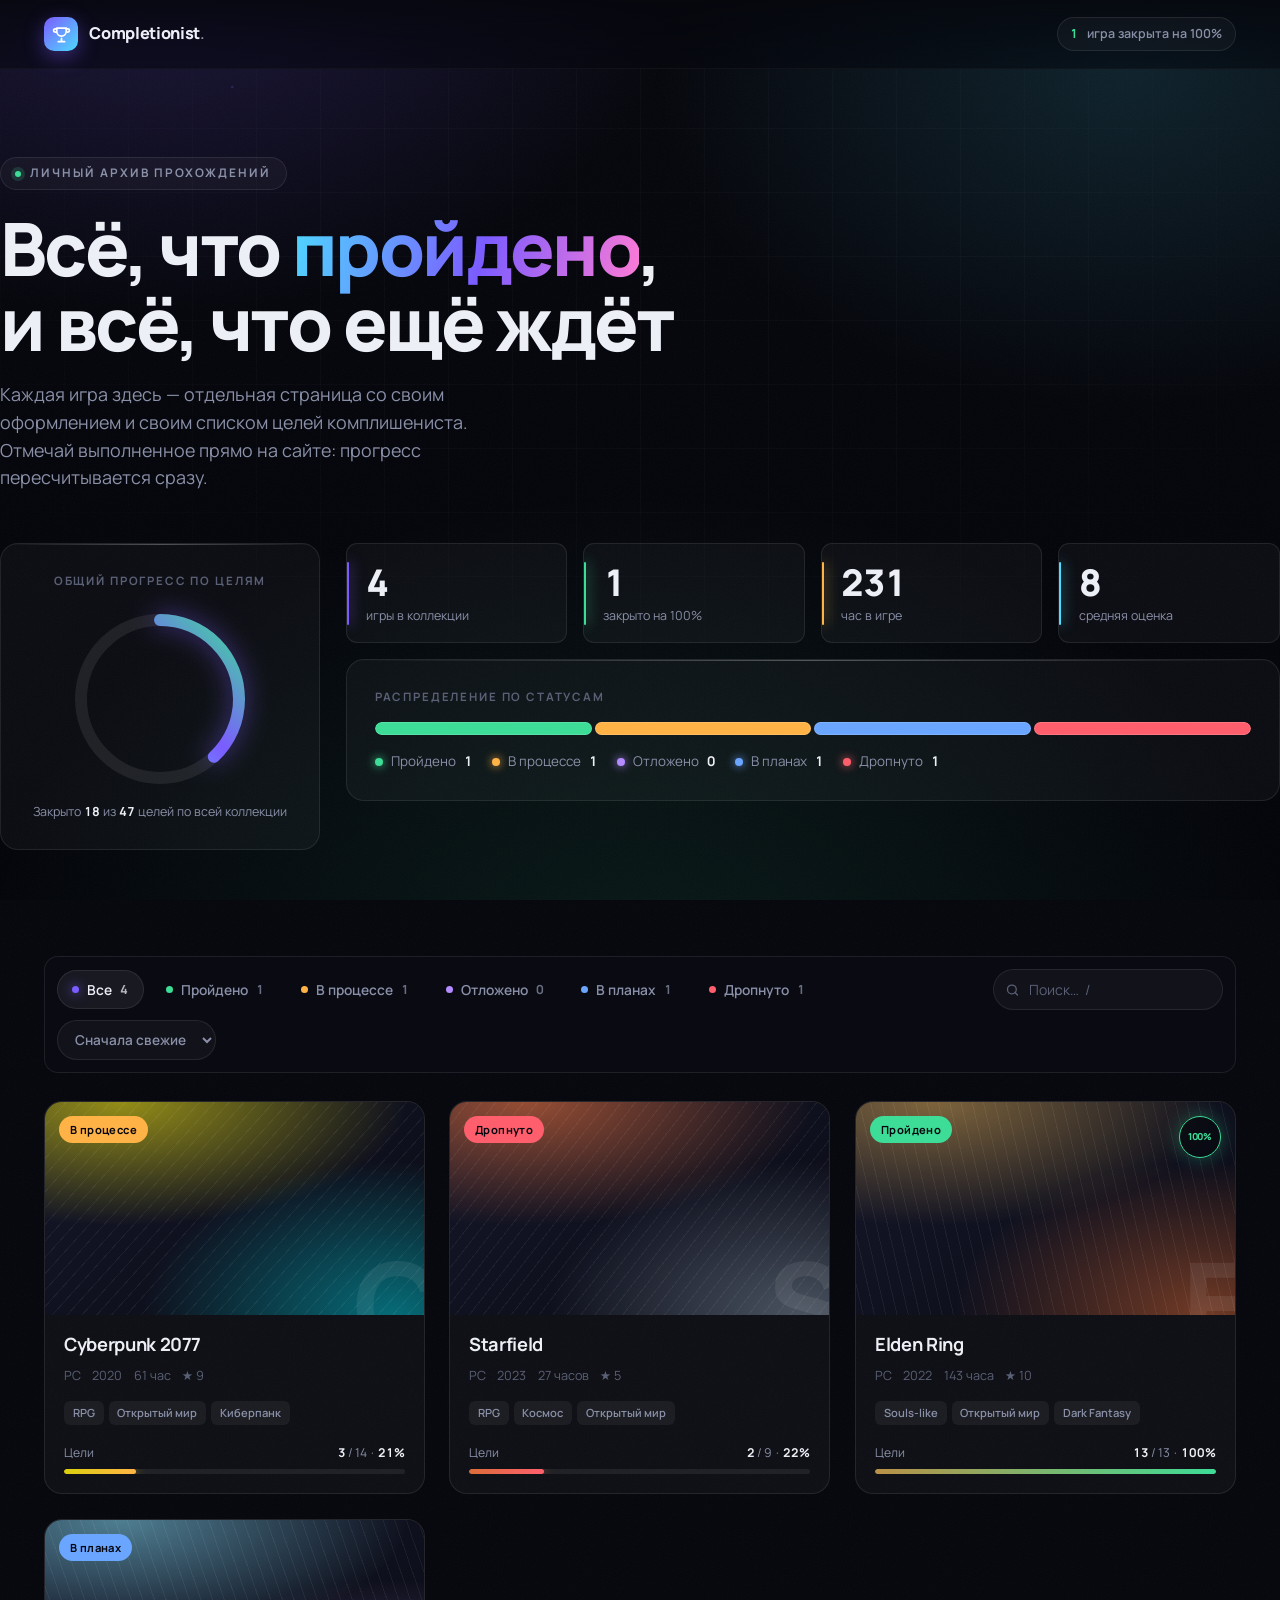
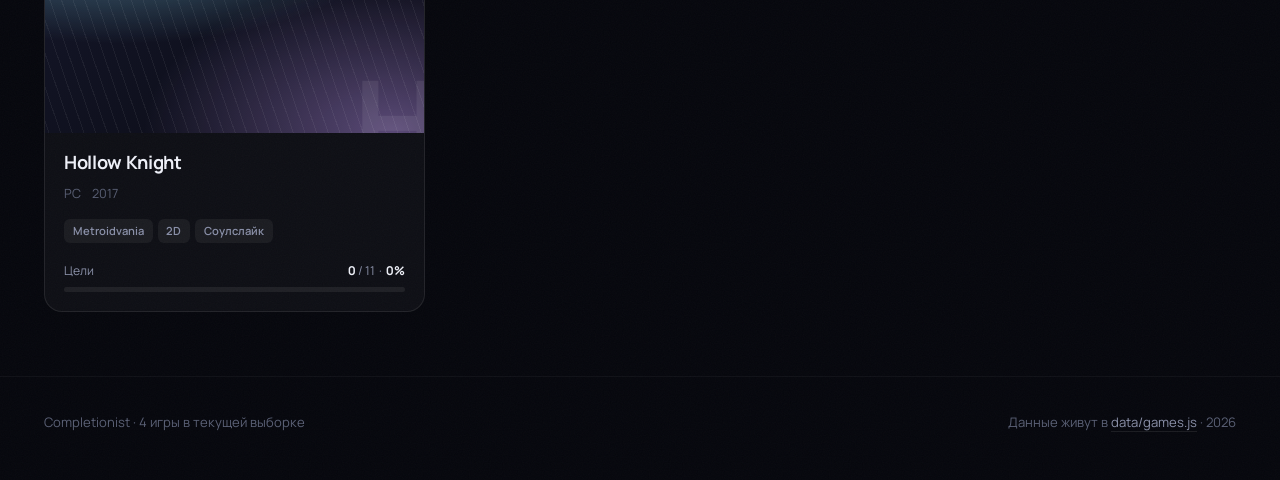
==== index.html @ 88c00837 "Первая версия сайта-комплишениста Статический сайт для трекинга прохождения игр: - главная со сводно" ====
<!doctype html>
<html lang="ru">
<head>
<meta charset="utf-8">
<meta name="viewport" content="width=device-width, initial-scale=1">
<title>Completionist — коллекция игр</title>
<meta name="description" content="Личный трекер прохождения игр: статусы, цели комплишениста и статистика по коллекции.">
<meta name="theme-color" content="#06070d">

<link rel="icon" href="assets/img/favicon.svg" type="image/svg+xml">
<link rel="preconnect" href="https://fonts.googleapis.com">
<link rel="preconnect" href="https://fonts.gstatic.com" crossorigin>
<link rel="stylesheet" href="https://fonts.googleapis.com/css2?family=Manrope:wght@400;500;600;700;800&display=swap">
<link rel="stylesheet" href="assets/css/base.css">
<link rel="stylesheet" href="assets/css/hub.css">
</head>
<body>

<div class="backdrop" aria-hidden="true"></div>
<canvas id="stars" aria-hidden="true"></canvas>
<div class="grain" aria-hidden="true"></div>

<!-- ======================= Верхняя панель ======================= -->
<header class="topbar">
  <div class="shell topbar__inner">
    <a class="brand" href="./">
      <span class="brand__mark" aria-hidden="true">
        <svg viewBox="0 0 24 24" fill="none" stroke="#fff" stroke-width="2.2"
             stroke-linecap="round" stroke-linejoin="round">
          <path d="M8 21h8M12 17v4M6 4h12v4a6 6 0 0 1-12 0z"/>
          <path d="M18 5h2a2 2 0 0 1 0 4h-1M6 5H4a2 2 0 0 0 0 4h1"/>
        </svg>
      </span>
      <span class="brand__text">Completionist<span>.</span></span>
    </a>

    <div class="topbar__spacer"></div>

    <div class="topbar__meta" data-top-meta></div>
  </div>
</header>

<main>
  <!-- ========================== Шапка ========================== -->
  <section class="shell hero">
    <p class="hero__eyebrow"><i></i>Личный архив прохождений</p>

    <h1 class="hero__title">
      Всё, что <em>пройдено</em>,<br>и всё, что ещё ждёт
    </h1>

    <p class="hero__lede">
      Каждая игра здесь — отдельная страница со своим оформлением и своим
      списком целей комплишениста. Отмечай выполненное прямо на сайте:
      прогресс пересчитывается сразу.
    </p>

    <!-- Статистика -->
    <div class="stats">
      <div class="panel gauge">
        <span class="panel__label">Общий прогресс по целям</span>

        <div class="gauge__ring" data-gauge-ring>
          <div class="gauge__center">
            <span class="gauge__pct" data-stat-pct>0</span>
          </div>
        </div>

        <p class="gauge__caption">
          Закрыто <b data-stat-goals-done>0</b> из
          <b data-stat-goals-total>0</b> целей по всей коллекции
        </p>
      </div>

      <div class="stats__side">
        <div class="tiles">
          <div class="tile" style="--tile-accent:#7c5cff">
            <div class="tile__value" data-stat-total>0</div>
            <div class="tile__label"><span data-stat-total-word>игр</span> в коллекции</div>
          </div>

          <div class="tile" style="--tile-accent:#3ddc97">
            <div class="tile__value" data-stat-perfect>0</div>
            <div class="tile__label">закрыто на 100%</div>
          </div>

          <div class="tile" style="--tile-accent:#ffb347">
            <div class="tile__value" data-stat-hours>0</div>
            <div class="tile__label"><span data-stat-hours-word>часов</span> в игре</div>
          </div>

          <div class="tile" style="--tile-accent:#4ddbff">
            <div class="tile__value" data-stat-rating>—<small>/10</small></div>
            <div class="tile__label">средняя оценка</div>
          </div>
        </div>

        <div class="panel spread">
          <span class="panel__label">Распределение по статусам</span>
          <div class="spread__bar" data-spread-bar></div>
          <div class="spread__legend" data-spread-legend></div>
        </div>
      </div>
    </div>
  </section>

  <!-- ====================== Фильтры и сетка ====================== -->
  <section class="shell">
    <h2 class="sr-only">Коллекция</h2>

    <div class="toolbar">
      <div class="filters" data-filters role="group" aria-label="Фильтр по статусу"></div>

      <div class="toolbar__spacer"></div>

      <label class="search">
        <span class="sr-only">Поиск по коллекции</span>
        <svg viewBox="0 0 24 24" fill="none" stroke="currentColor" stroke-width="2"
             stroke-linecap="round" aria-hidden="true">
          <circle cx="11" cy="11" r="7"/><path d="M20 20l-4.3-4.3"/>
        </svg>
        <input type="search" placeholder="Поиск…  /" data-search
               autocomplete="off" spellcheck="false">
      </label>

      <label>
        <span class="sr-only">Сортировка</span>
        <select class="sort" data-sort>
          <option value="recent">Сначала свежие</option>
          <option value="progress">По прогрессу</option>
          <option value="status">По статусу</option>
          <option value="hours">По часам</option>
          <option value="rating">По оценке</option>
          <option value="title">По алфавиту</option>
        </select>
      </label>
    </div>

    <div class="collection" data-collection></div>
  </section>
</main>

<footer class="footer">
  <div class="shell footer__inner">
    <span>
      Completionist · <span data-visible-count>0 игр</span> в текущей выборке
    </span>
    <span>
      Данные живут в <a href="https://github.com">data/games.js</a> ·
      <span data-year>2026</span>
    </span>
  </div>
</footer>

<script src="data/games.js"></script>
<script src="assets/js/core.js"></script>
<script src="assets/js/hub.js"></script>
</body>
</html>
---- assets/css/base.css ----
/*  ============================================================
 *  BASE — общий фундамент для хаба и всех страниц игр
 *  ============================================================
 *  Здесь только сброс и КАРКАС чеклиста целей: сетка, отступы,
 *  поведение. Никакой декорации — цвета, рамки, шрифты и эффекты
 *  задаёт каждая страница игры самостоятельно в своём style.css.
 *  ============================================================ */

*, *::before, *::after { box-sizing: border-box; }

html {
  -webkit-text-size-adjust: 100%;
  scroll-behavior: smooth;
}

body {
  margin: 0;
  min-height: 100vh;
  font-synthesis-weight: none;
  text-rendering: optimizeLegibility;
  -webkit-font-smoothing: antialiased;
}

h1, h2, h3, h4, p, ul, ol, figure { margin: 0; padding: 0; }
ul, ol { list-style: none; }
img, svg, video { display: block; max-width: 100%; }

a { color: inherit; }

/* Атрибут hidden должен побеждать любой display из классов. */
[hidden] { display: none !important; }

button {
  font: inherit;
  color: inherit;
  margin: 0;
  background: none;
  border: 0;
  cursor: pointer;
}

input, select { font: inherit; color: inherit; }

:focus-visible {
  outline: 2px solid currentColor;
  outline-offset: 3px;
}

/* Доступный, но невидимый текст — для заголовков секций. */
.sr-only {
  position: absolute;
  width: 1px; height: 1px;
  padding: 0; margin: -1px;
  overflow: hidden;
  clip-path: inset(50%);
  white-space: nowrap;
}

/*  ------------------------------------------------------------
 *  КАРКАС ЧЕКЛИСТА ЦЕЛЕЙ
 *  Разметку генерирует assets/js/game.js
 *  ------------------------------------------------------------ */

.g-group + .g-group { margin-top: 2rem; }

.g-group__head {
  display: flex;
  align-items: baseline;
  justify-content: space-between;
  gap: 1rem;
  margin-bottom: 0.85rem;
}

.g-group__name {
  font-size: 0.82rem;
  font-weight: 600;
  letter-spacing: 0.16em;
  text-transform: uppercase;
}

.g-group__count {
  font-variant-numeric: tabular-nums;
  font-size: 0.8rem;
  opacity: 0.6;
}

.g-list { display: grid; gap: 0.5rem; }

.g-goal__toggle {
  display: grid;
  grid-template-columns: auto 1fr auto;
  align-items: start;
  gap: 0.9rem;
  width: 100%;
  padding: 0.85rem 1rem;
  text-align: left;
}

.g-goal__box {
  display: grid;
  place-items: center;
  flex: none;
  width: 1.4rem;
  height: 1.4rem;
  margin-top: 0.1rem;
}

/* Галочка прячется, пока цель не закрыта. */
.g-goal__box svg {
  width: 72%;
  height: 72%;
  opacity: 0;
  transform: scale(0.4);
  transition: opacity 0.22s ease, transform 0.28s cubic-bezier(0.34, 1.7, 0.64, 1);
}

.g-goal.is-done .g-goal__box svg {
  opacity: 1;
  transform: scale(1);
}

.g-goal__body { display: grid; gap: 0.2rem; min-width: 0; }

.g-goal__title {
  display: block;
  line-height: 1.4;
}

.g-goal__note {
  display: block;
  font-size: 0.82rem;
  line-height: 1.45;
  opacity: 0.62;
}

.g-goal__flag {
  flex: none;
  align-self: center;
  padding: 0.15rem 0.5rem;
  font-size: 0.64rem;
  font-weight: 600;
  letter-spacing: 0.1em;
  text-transform: uppercase;
  white-space: nowrap;
  opacity: 0.75;
}

/*  ------------------------------------------------------------
 *  КОЛЬЦО ПРОГРЕССА
 *  SVG генерирует assets/js/game.js
 *  ------------------------------------------------------------ */

.ring { overflow: visible; }

.ring__track { stroke: rgba(255, 255, 255, 0.08); }

.ring__value {
  stroke: var(--accent, #fff);
  transition: stroke-dashoffset 0.9s cubic-bezier(0.22, 1, 0.36, 1);
}

/*  ------------------------------------------------------------
 *  УВАЖАЕМ НАСТРОЙКУ «УМЕНЬШИТЬ АНИМАЦИЮ»
 *  ------------------------------------------------------------ */

@media (prefers-reduced-motion: reduce) {
  html { scroll-behavior: auto; }

  *, *::before, *::after {
    animation-duration: 0.001ms !important;
    animation-iteration-count: 1 !important;
    transition-duration: 0.001ms !important;
  }
}

/*  ------------------------------------------------------------
 *  ПЕЧАТЬ — иногда удобно распечатать чеклист
 *  ------------------------------------------------------------ */

@media print {
  body { background: #fff !important; color: #000 !important; }
  canvas, .fx, [data-fx] { display: none !important; }
}
---- assets/css/hub.css ----
/*  ============================================================
 *  HUB — главная страница коллекции
 *  ============================================================ */

:root {
  --bg:        #06070d;
  --bg-deep:   #03040a;
  --surface:   rgba(255, 255, 255, 0.035);
  --surface-2: rgba(255, 255, 255, 0.062);
  --line:      rgba(255, 255, 255, 0.085);
  --line-soft: rgba(255, 255, 255, 0.045);
  --text:      #edeff7;
  --muted:     #8a90a8;
  --faint:     #5a6075;

  --brand:     #7c5cff;
  --brand-2:   #4ddbff;

  --st-completed:   #3ddc97;
  --st-in-progress: #ffb347;
  --st-on-hold:     #b48cff;
  --st-planned:     #6aa6ff;
  --st-dropped:     #ff5f6d;

  --radius:    18px;
  --radius-sm: 11px;
  --shell:     1280px;

  --ease: cubic-bezier(0.22, 1, 0.36, 1);
}

body {
  background: var(--bg);
  color: var(--text);
  font-family: 'Manrope', system-ui, -apple-system, 'Segoe UI', sans-serif;
  font-size: 16px;
  line-height: 1.55;
  overflow-x: hidden;
}

/*  ---------- Фон: градиентные пятна + шум + канвас ---------- */

.backdrop {
  position: fixed;
  inset: 0;
  z-index: 0;
  pointer-events: none;
}

.backdrop::before {
  content: '';
  position: absolute;
  inset: 0;
  background:
    radial-gradient(900px 600px at 12% -5%,  rgba(124, 92, 255, 0.20), transparent 60%),
    radial-gradient(760px 540px at 88% 8%,   rgba(77, 219, 255, 0.13), transparent 62%),
    radial-gradient(1100px 800px at 50% 108%, rgba(61, 220, 151, 0.10), transparent 60%),
    linear-gradient(180deg, var(--bg) 0%, var(--bg-deep) 100%);
}

/* Тонкая сетка — добавляет ощущение «интерфейса». */
.backdrop::after {
  content: '';
  position: absolute;
  inset: 0;
  background-image:
    linear-gradient(rgba(255, 255, 255, 0.022) 1px, transparent 1px),
    linear-gradient(90deg, rgba(255, 255, 255, 0.022) 1px, transparent 1px);
  background-size: 64px 64px;
  mask-image: radial-gradient(ellipse 85% 65% at 50% 32%, #000 35%, transparent 78%);
}

#stars {
  position: fixed;
  inset: 0;
  z-index: 1;
  pointer-events: none;
  opacity: 0.85;
}

/* Плёночное зерно поверх всего — убирает «плоскость» градиентов. */
.grain {
  position: fixed;
  inset: -200%;
  z-index: 2;
  pointer-events: none;
  opacity: 0.032;
  background-image: url("data:image/svg+xml,%3Csvg xmlns='http://www.w3.org/2000/svg' width='180' height='180'%3E%3Cfilter id='n'%3E%3CfeTurbulence type='fractalNoise' baseFrequency='0.85' numOctaves='3'/%3E%3C/filter%3E%3Crect width='180' height='180' filter='url(%23n)'/%3E%3C/svg%3E");
  animation: grain 7s steps(6) infinite;
}

@keyframes grain {
  0%, 100% { transform: translate(0, 0); }
  17%  { transform: translate(-2%, -3%); }
  34%  { transform: translate(3%, -2%); }
  51%  { transform: translate(-1%, 2%); }
  68%  { transform: translate(2%, 3%); }
  85%  { transform: translate(-3%, 1%); }
}

/*  ---------- Каркас ---------------------------------------- */

.shell {
  position: relative;
  z-index: 3;
  width: 100%;
  max-width: var(--shell);
  margin: 0 auto;
  padding: 0 clamp(16px, 4vw, 44px);
}

/*  ---------- Верхняя панель -------------------------------- */

.topbar {
  position: sticky;
  top: 0;
  z-index: 40;
  backdrop-filter: blur(18px) saturate(140%);
  background: linear-gradient(180deg, rgba(6, 7, 13, 0.88), rgba(6, 7, 13, 0.55));
  border-bottom: 1px solid var(--line-soft);
}

.topbar__inner {
  display: flex;
  align-items: center;
  gap: 1.2rem;
  height: 68px;
}

.brand {
  display: flex;
  align-items: center;
  gap: 0.7rem;
  font-weight: 800;
  letter-spacing: -0.02em;
  text-decoration: none;
}

.brand__mark {
  display: grid;
  place-items: center;
  width: 34px;
  height: 34px;
  border-radius: 10px;
  background: linear-gradient(135deg, var(--brand), var(--brand-2));
  box-shadow: 0 6px 20px rgba(124, 92, 255, 0.4);
}

.brand__mark svg { width: 19px; height: 19px; }

.brand__text { font-size: 1.02rem; }
.brand__text span { color: var(--muted); font-weight: 600; }

.topbar__spacer { flex: 1; }

.topbar__meta {
  display: flex;
  align-items: center;
  gap: 0.55rem;
  padding: 0.38rem 0.8rem;
  font-size: 0.78rem;
  font-weight: 600;
  color: var(--muted);
  background: var(--surface);
  border: 1px solid var(--line);
  border-radius: 999px;
}

.topbar__meta b {
  color: var(--st-completed);
  font-variant-numeric: tabular-nums;
}

/*  ---------- Шапка ---------------------------------------- */

.hero { padding: clamp(3rem, 7vw, 5.5rem) 0 clamp(2rem, 4vw, 3rem); }

.hero__eyebrow {
  display: inline-flex;
  align-items: center;
  gap: 0.55rem;
  margin-bottom: 1.3rem;
  padding: 0.4rem 0.9rem;
  font-size: 0.74rem;
  font-weight: 700;
  letter-spacing: 0.17em;
  text-transform: uppercase;
  color: var(--muted);
  background: var(--surface);
  border: 1px solid var(--line);
  border-radius: 999px;
}

.hero__eyebrow i {
  width: 6px;
  height: 6px;
  border-radius: 50%;
  background: var(--st-completed);
  box-shadow: 0 0 0 4px rgba(61, 220, 151, 0.16);
  animation: pulse 2.6s var(--ease) infinite;
}

@keyframes pulse {
  0%, 100% { box-shadow: 0 0 0 3px rgba(61, 220, 151, 0.2); }
  50%      { box-shadow: 0 0 0 8px rgba(61, 220, 151, 0); }
}

.hero__title {
  max-width: 19ch;
  font-size: clamp(2.5rem, 6.4vw, 4.6rem);
  font-weight: 800;
  line-height: 1.02;
  letter-spacing: -0.035em;
}

.hero__title em {
  font-style: normal;
  background: linear-gradient(103deg, var(--brand-2), var(--brand) 55%, #ff7bd5);
  -webkit-background-clip: text;
  background-clip: text;
  color: transparent;
}

.hero__lede {
  max-width: 46ch;
  margin-top: 1.25rem;
  font-size: clamp(1rem, 1.6vw, 1.12rem);
  color: var(--muted);
}

/*  ---------- Блок статистики ------------------------------ */

.stats {
  display: grid;
  grid-template-columns: minmax(260px, 320px) 1fr;
  gap: clamp(1rem, 2.4vw, 1.6rem);
  margin-top: clamp(2.2rem, 4vw, 3.2rem);
}

.stats__side {
  display: grid;
  gap: clamp(0.7rem, 1.4vw, 1rem);
  align-content: start;
}

.panel {
  position: relative;
  padding: clamp(1.3rem, 2.2vw, 1.8rem);
  background: var(--surface);
  border: 1px solid var(--line);
  border-radius: var(--radius);
  overflow: hidden;
}

/* Мягкий блик по верхней кромке каждой панели. */
.panel::before {
  content: '';
  position: absolute;
  inset: 0 0 auto;
  height: 1px;
  background: linear-gradient(90deg, transparent, rgba(255, 255, 255, 0.28), transparent);
}

.panel__label {
  font-size: 0.72rem;
  font-weight: 700;
  letter-spacing: 0.16em;
  text-transform: uppercase;
  color: var(--faint);
}

/* --- Главное кольцо --- */

.gauge {
  display: grid;
  place-items: center;
  gap: 1.1rem;
  text-align: center;
}

.gauge__ring { position: relative; margin-top: 0.4rem; }

.gauge__ring .ring__value {
  stroke: url(#gaugeGrad);
  filter: drop-shadow(0 0 12px rgba(124, 92, 255, 0.55));
}

.gauge__center {
  position: absolute;
  inset: 0;
  display: grid;
  place-content: center;
  gap: 0.1rem;
}

.gauge__pct {
  font-size: 2.9rem;
  font-weight: 800;
  line-height: 1;
  letter-spacing: -0.04em;
  font-variant-numeric: tabular-nums;
}

.gauge__pct::after {
  content: '%';
  margin-left: 0.08em;
  font-size: 0.42em;
  font-weight: 700;
  color: var(--muted);
  vertical-align: 0.9em;
}

.gauge__caption {
  font-size: 0.78rem;
  color: var(--muted);
}

.gauge__caption b {
  color: var(--text);
  font-variant-numeric: tabular-nums;
}

/* --- Плитки цифр --- */

.tiles {
  display: grid;
  grid-template-columns: repeat(auto-fit, minmax(150px, 1fr));
  gap: clamp(0.7rem, 1.4vw, 1rem);
}

.tile {
  position: relative;
  padding: 1.15rem 1.2rem 1.05rem;
  background: var(--surface);
  border: 1px solid var(--line);
  border-radius: var(--radius-sm);
  overflow: hidden;
  transition: border-color 0.3s var(--ease), transform 0.3s var(--ease);
}

.tile:hover {
  transform: translateY(-2px);
  border-color: rgba(255, 255, 255, 0.17);
}

.tile__value {
  font-size: clamp(1.75rem, 3.2vw, 2.3rem);
  font-weight: 800;
  line-height: 1.05;
  letter-spacing: -0.035em;
  font-variant-numeric: tabular-nums;
}

.tile__value small {
  font-size: 0.46em;
  font-weight: 700;
  color: var(--muted);
  margin-left: 0.15em;
}

.tile__label {
  margin-top: 0.3rem;
  font-size: 0.78rem;
  color: var(--muted);
}

/* Цветная полоска-акцент слева у плитки. */
.tile::after {
  content: '';
  position: absolute;
  left: 0;
  top: 18%;
  bottom: 18%;
  width: 2px;
  border-radius: 2px;
  background: var(--tile-accent, var(--brand));
  box-shadow: 0 0 14px var(--tile-accent, var(--brand));
}

/* --- Распределение по статусам --- */

.spread { display: grid; gap: 1rem; }

.spread__bar {
  display: flex;
  height: 13px;
  gap: 3px;
  border-radius: 999px;
  overflow: hidden;
}

.spread__seg {
  position: relative;
  min-width: 0;
  border-radius: 999px;
  background: var(--seg, var(--muted));
  box-shadow: inset 0 0 0 1px rgba(255, 255, 255, 0.14);
  transform-origin: left;
  animation: segIn 1s var(--ease) backwards;
  transition: filter 0.25s ease;
}

.spread__seg:hover { filter: brightness(1.25); }

@keyframes segIn {
  from { transform: scaleX(0); }
}

.spread__legend {
  display: flex;
  flex-wrap: wrap;
  gap: 0.45rem 1.25rem;
}

.spread__item {
  display: flex;
  align-items: center;
  gap: 0.5rem;
  font-size: 0.84rem;
  color: var(--muted);
}

.spread__item i {
  width: 8px;
  height: 8px;
  border-radius: 50%;
  background: var(--seg);
  box-shadow: 0 0 10px var(--seg);
}

.spread__item b {
  color: var(--text);
  font-variant-numeric: tabular-nums;
}

/*  ---------- Панель фильтров ------------------------------ */

.toolbar {
  position: sticky;
  top: 68px;
  z-index: 30;
  display: flex;
  flex-wrap: wrap;
  align-items: center;
  gap: 0.6rem;
  margin: clamp(2.5rem, 5vw, 3.6rem) 0 1.8rem;
  padding: 0.75rem;
  background: rgba(10, 11, 20, 0.82);
  backdrop-filter: blur(16px);
  border: 1px solid var(--line);
  border-radius: 14px;
}

.filters {
  display: flex;
  flex-wrap: wrap;
  gap: 0.4rem;
}

.chip {
  display: inline-flex;
  align-items: center;
  gap: 0.5rem;
  padding: 0.5rem 0.9rem;
  font-size: 0.86rem;
  font-weight: 600;
  color: var(--muted);
  background: transparent;
  border: 1px solid transparent;
  border-radius: 999px;
  white-space: nowrap;
  transition: color 0.2s, background 0.2s, border-color 0.2s;
}

.chip:hover { color: var(--text); background: var(--surface); }

.chip i {
  width: 7px;
  height: 7px;
  border-radius: 50%;
  background: var(--chip, var(--muted));
  transition: box-shadow 0.25s;
}

.chip b {
  font-variant-numeric: tabular-nums;
  font-size: 0.78rem;
  opacity: 0.75;
}

.chip[aria-pressed='true'] {
  color: var(--text);
  background: var(--surface-2);
  border-color: var(--line);
}

.chip[aria-pressed='true'] i { box-shadow: 0 0 12px var(--chip); }

.toolbar__spacer { flex: 1 1 auto; }

.search {
  position: relative;
  flex: 0 1 230px;
}

.search input {
  width: 100%;
  padding: 0.55rem 0.9rem 0.55rem 2.2rem;
  font-size: 0.88rem;
  color: var(--text);
  background: var(--surface);
  border: 1px solid var(--line);
  border-radius: 999px;
  transition: border-color 0.2s, background 0.2s;
}

.search input::placeholder { color: var(--faint); }

.search input:focus {
  outline: none;
  background: var(--surface-2);
  border-color: rgba(124, 92, 255, 0.6);
}

.search svg {
  position: absolute;
  left: 0.75rem;
  top: 50%;
  width: 15px;
  height: 15px;
  transform: translateY(-50%);
  color: var(--faint);
  pointer-events: none;
}

.sort {
  padding: 0.55rem 0.8rem;
  font-size: 0.85rem;
  font-weight: 600;
  color: var(--muted);
  background: var(--surface);
  border: 1px solid var(--line);
  border-radius: 999px;
  cursor: pointer;
}

.sort:focus-visible { outline-offset: 2px; }
.sort option { background: #12141f; color: var(--text); }

/*  ---------- Сетка карточек ------------------------------- */

.collection {
  display: grid;
  grid-template-columns: repeat(auto-fill, minmax(290px, 1fr));
  gap: clamp(1rem, 2vw, 1.5rem);
  padding-bottom: 4rem;
}

.card {
  --tilt-x: 0deg;
  --tilt-y: 0deg;
  position: relative;
  display: flex;
  flex-direction: column;
  background: var(--surface);
  border: 1px solid var(--line);
  border-radius: var(--radius);
  overflow: hidden;
  text-decoration: none;
  transform: perspective(900px) rotateX(var(--tilt-x)) rotateY(var(--tilt-y));
  transform-style: preserve-3d;
  transition: transform 0.45s var(--ease), border-color 0.35s, box-shadow 0.45s;
}

.card:hover {
  border-color: rgba(var(--card-rgb), 0.5);
  box-shadow:
    0 22px 50px -18px rgba(0, 0, 0, 0.8),
    0 0 44px -14px rgba(var(--card-rgb), 0.45);
}

/* Появление карточек при скролле. */
.card.reveal {
  opacity: 0;
  transform: translateY(22px);
}

.card.reveal.is-in {
  opacity: 1;
  transform: perspective(900px) rotateX(var(--tilt-x)) rotateY(var(--tilt-y));
  transition: opacity 0.6s var(--ease), transform 0.7s var(--ease);
}

/* --- Арт карточки: процедурный, без картинок --- */

.card__art {
  position: relative;
  aspect-ratio: 16 / 9;
  overflow: hidden;
  background:
    radial-gradient(130% 100% at 20% 0%,
      rgba(var(--card-rgb), 0.55), transparent 58%),
    radial-gradient(110% 120% at 92% 100%,
      rgba(var(--card-alt-rgb), 0.42), transparent 60%),
    linear-gradient(145deg, #15172a, #0a0b14);
}

/* Диагональная штриховка — у каждой карточки свой угол. */
.card__art::before {
  content: '';
  position: absolute;
  inset: -30%;
  background: repeating-linear-gradient(
    var(--card-angle, 115deg),
    rgba(255, 255, 255, 0.055) 0 1px,
    transparent 1px 11px
  );
  transition: transform 0.8s var(--ease);
}

.card:hover .card__art::before { transform: scale(1.12) rotate(2deg); }

/* Блик, пробегающий по арту при наведении. */
.card__art::after {
  content: '';
  position: absolute;
  inset: 0;
  background: linear-gradient(
    105deg,
    transparent 36%,
    rgba(255, 255, 255, 0.16) 48%,
    transparent 60%
  );
  transform: translateX(-120%);
  transition: transform 0.85s var(--ease);
}

.card:hover .card__art::after { transform: translateX(120%); }

/* Крупная «монограмма» игры. */
.card__glyph {
  position: absolute;
  right: -0.08em;
  bottom: -0.3em;
  font-size: 7.4rem;
  font-weight: 800;
  line-height: 0.8;
  letter-spacing: -0.06em;
  color: rgba(255, 255, 255, 0.075);
  user-select: none;
  transition: transform 0.7s var(--ease), color 0.4s;
}

.card:hover .card__glyph {
  transform: translate(-6px, -4px);
  color: rgba(255, 255, 255, 0.12);
}

.card__badge {
  position: absolute;
  left: 0.9rem;
  top: 0.9rem;
  display: inline-flex;
  align-items: center;
  gap: 0.4rem;
  padding: 0.3rem 0.65rem;
  font-size: 0.7rem;
  font-weight: 700;
  letter-spacing: 0.04em;
  color: #060710;
  background: var(--card-status);
  border-radius: 999px;
}

/* Печать «100%» для полностью закрытых игр. */
.card__seal {
  position: absolute;
  right: 0.9rem;
  top: 0.9rem;
  display: grid;
  place-items: center;
  width: 42px;
  height: 42px;
  font-size: 0.6rem;
  font-weight: 800;
  letter-spacing: -0.02em;
  color: var(--st-completed);
  border: 1.5px solid var(--st-completed);
  border-radius: 50%;
  background: rgba(6, 7, 13, 0.6);
  backdrop-filter: blur(4px);
  box-shadow: 0 0 18px rgba(61, 220, 151, 0.35);
  animation: sealIn 0.7s var(--ease) backwards;
}

@keyframes sealIn {
  from { opacity: 0; transform: scale(0.5) rotate(-25deg); }
}

/* --- Содержимое карточки --- */

.card__body {
  display: flex;
  flex: 1;
  flex-direction: column;
  gap: 0.65rem;
  padding: 1.1rem 1.2rem 1.2rem;
}

.card__title {
  font-size: 1.14rem;
  font-weight: 700;
  letter-spacing: -0.02em;
  line-height: 1.25;
}

.card__meta {
  display: flex;
  flex-wrap: wrap;
  gap: 0.3rem 0.7rem;
  font-size: 0.79rem;
  color: var(--faint);
}

.card__meta span { display: inline-flex; align-items: center; gap: 0.3rem; }

.card__tags {
  display: flex;
  flex-wrap: wrap;
  gap: 0.3rem;
  margin-top: auto;
  padding-top: 0.3rem;
}

.card__tag {
  padding: 0.2rem 0.55rem;
  font-size: 0.7rem;
  font-weight: 600;
  color: var(--muted);
  background: rgba(255, 255, 255, 0.05);
  border-radius: 6px;
}

.card__progress { margin-top: 0.55rem; }

.card__progress-head {
  display: flex;
  align-items: baseline;
  justify-content: space-between;
  margin-bottom: 0.4rem;
  font-size: 0.76rem;
  color: var(--muted);
}

.card__progress-head b {
  color: var(--text);
  font-variant-numeric: tabular-nums;
}

.card__track {
  height: 5px;
  background: rgba(255, 255, 255, 0.07);
  border-radius: 999px;
  overflow: hidden;
}

.card__fill {
  height: 100%;
  width: 0;
  border-radius: 999px;
  background: linear-gradient(90deg,
    rgba(var(--card-rgb), 0.85), var(--card-status));
  box-shadow: 0 0 12px rgba(var(--card-rgb), 0.7);
  transition: width 1.1s var(--ease);
}

/* Стрелка «открыть» в углу. */
.card__go {
  position: absolute;
  right: 1rem;
  bottom: 1.05rem;
  display: grid;
  place-items: center;
  width: 30px;
  height: 30px;
  color: var(--muted);
  background: rgba(255, 255, 255, 0.06);
  border-radius: 50%;
  opacity: 0;
  transform: translateX(-6px);
  transition: opacity 0.3s, transform 0.35s var(--ease), color 0.3s, background 0.3s;
}

.card:hover .card__go {
  opacity: 1;
  transform: none;
  color: #060710;
  background: var(--card-status);
}

.card__go svg { width: 14px; height: 14px; }

/*  ---------- Пустое состояние ----------------------------- */

.empty {
  grid-column: 1 / -1;
  display: grid;
  place-items: center;
  gap: 0.6rem;
  padding: clamp(3rem, 8vw, 5rem) 1.5rem;
  text-align: center;
  background: var(--surface);
  border: 1px dashed var(--line);
  border-radius: var(--radius);
}

.empty svg { width: 38px; height: 38px; color: var(--faint); }
.empty h3 { font-size: 1.1rem; font-weight: 700; }
.empty p { max-width: 38ch; font-size: 0.9rem; color: var(--muted); }

/*  ---------- Подвал --------------------------------------- */

.footer {
  position: relative;
  z-index: 3;
  padding: 2.2rem 0 3rem;
  border-top: 1px solid var(--line-soft);
}

.footer__inner {
  display: flex;
  flex-wrap: wrap;
  align-items: center;
  justify-content: space-between;
  gap: 1rem;
  font-size: 0.82rem;
  color: var(--faint);
}

.footer a {
  color: var(--muted);
  text-decoration: none;
  border-bottom: 1px solid var(--line);
  transition: color 0.2s, border-color 0.2s;
}

.footer a:hover { color: var(--text); border-color: currentColor; }

/*  ---------- Адаптив ------------------------------------- */

@media (max-width: 880px) {
  .stats { grid-template-columns: 1fr; }
  .toolbar { position: static; }
}

@media (max-width: 560px) {
  .topbar__meta { display: none; }
  .collection { grid-template-columns: 1fr; }
  .card__glyph { font-size: 6rem; }
  .search { flex-basis: 100%; order: 10; }
}

@media (prefers-reduced-motion: reduce) {
  .grain { display: none; }
  .card { transform: none !important; }
  .card.reveal { opacity: 1; transform: none; }
}
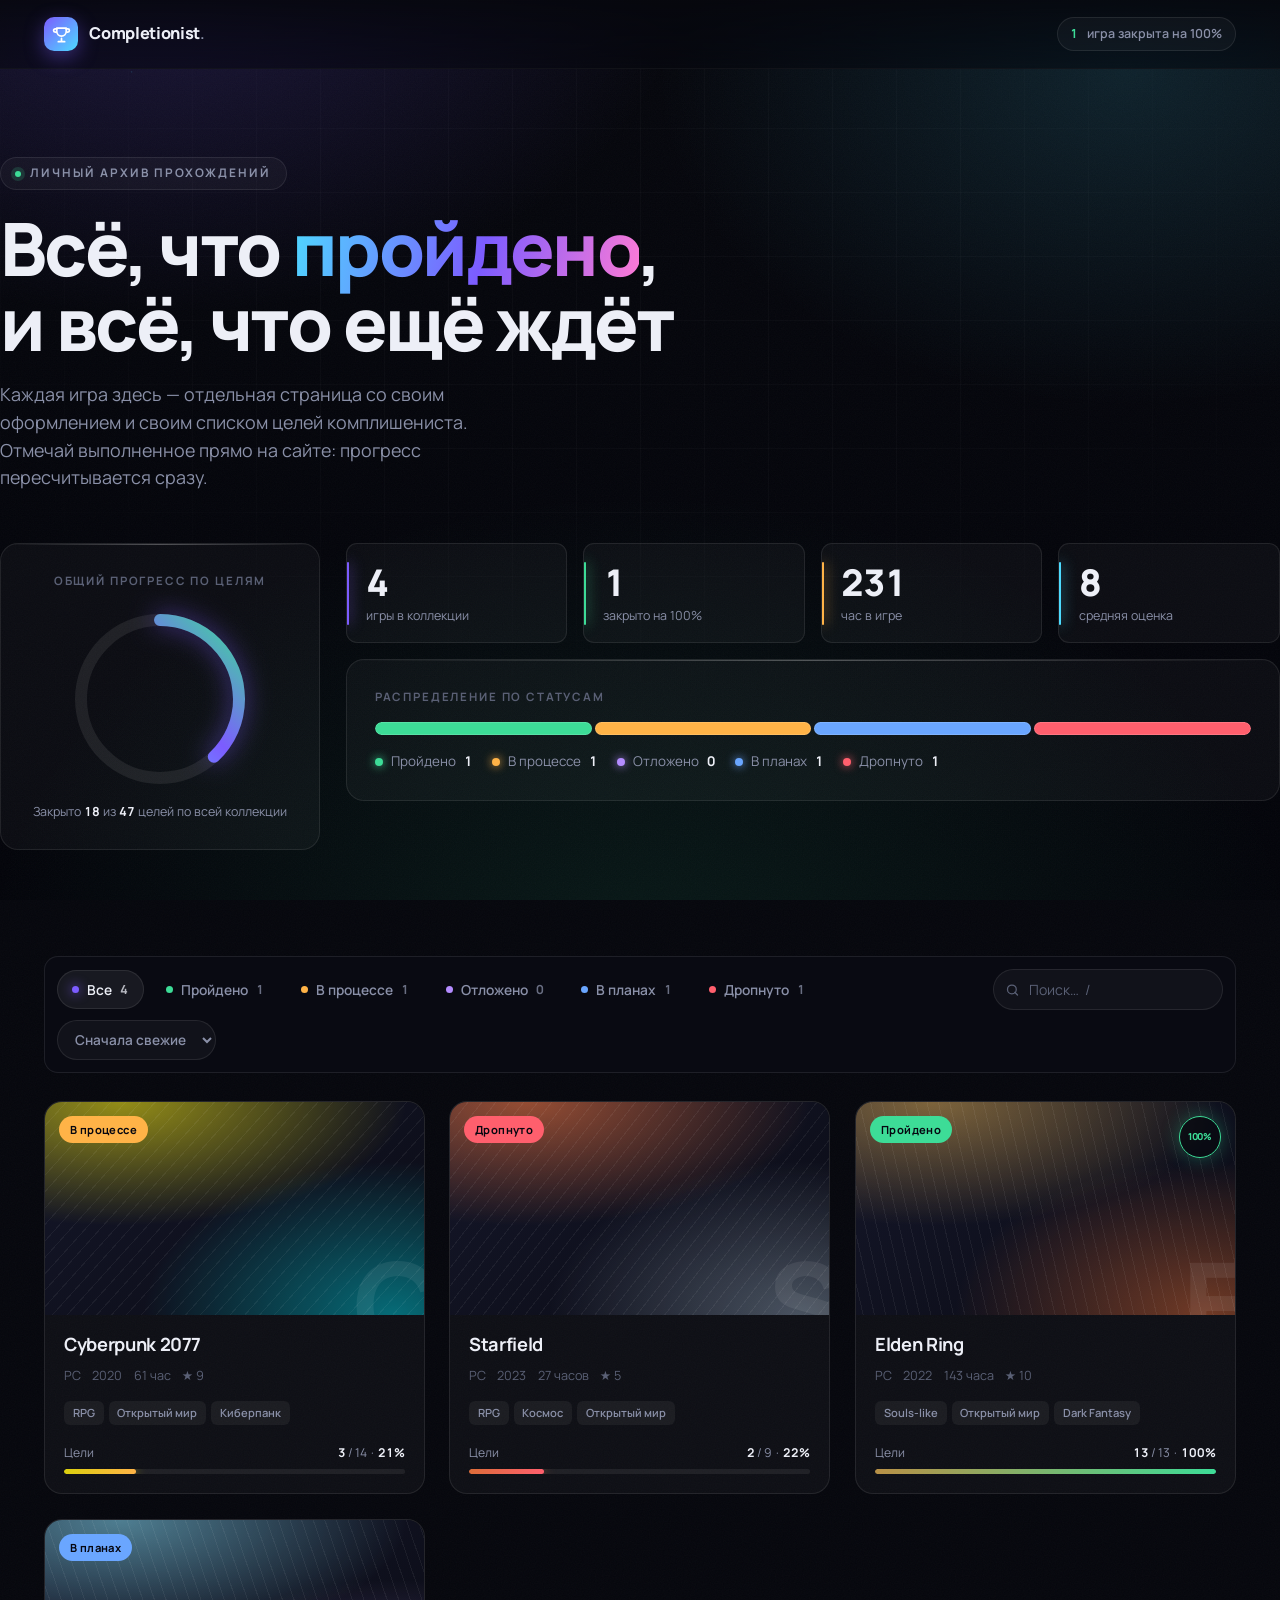
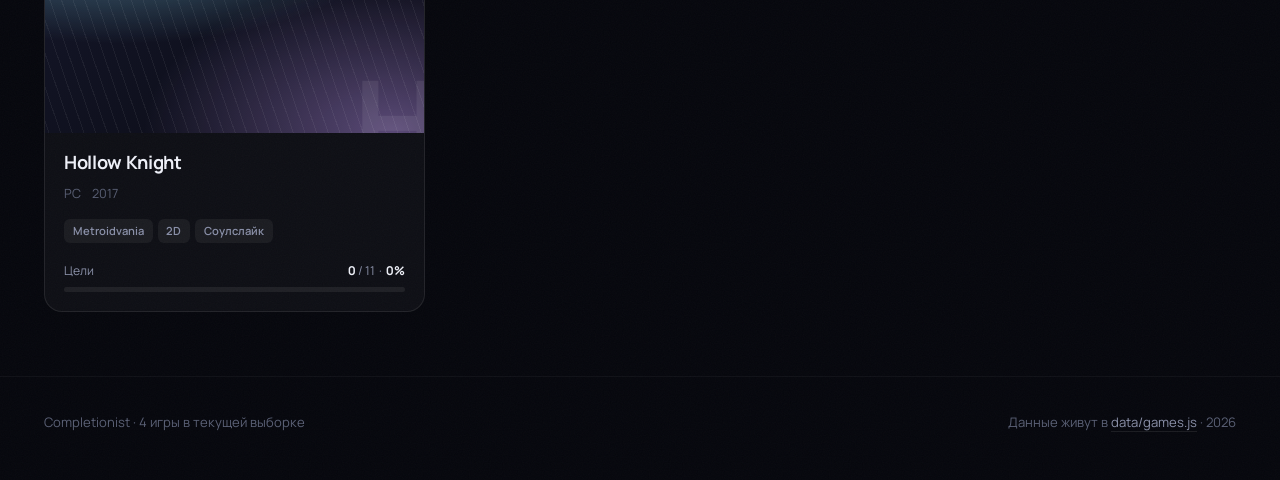
==== commit 157dc3ad: "Прописать боевые адреса репозитория и сайта Co-Authored-By: Claude Opus 5 <noreply@anthropic.com>" ====
--- a/index.html
+++ b/index.html
@@ -146,7 +146,9 @@
       Completionist · <span data-visible-count>0 игр</span> в текущей выборке
     </span>
     <span>
-      Данные живут в <a href="https://github.com">data/games.js</a> ·
+      Данные живут в
+      <a href="https://github.com/urban-fl4m3/completionist/blob/main/data/games.js"
+         target="_blank" rel="noopener">data/games.js</a> ·
       <span data-year>2026</span>
     </span>
   </div>
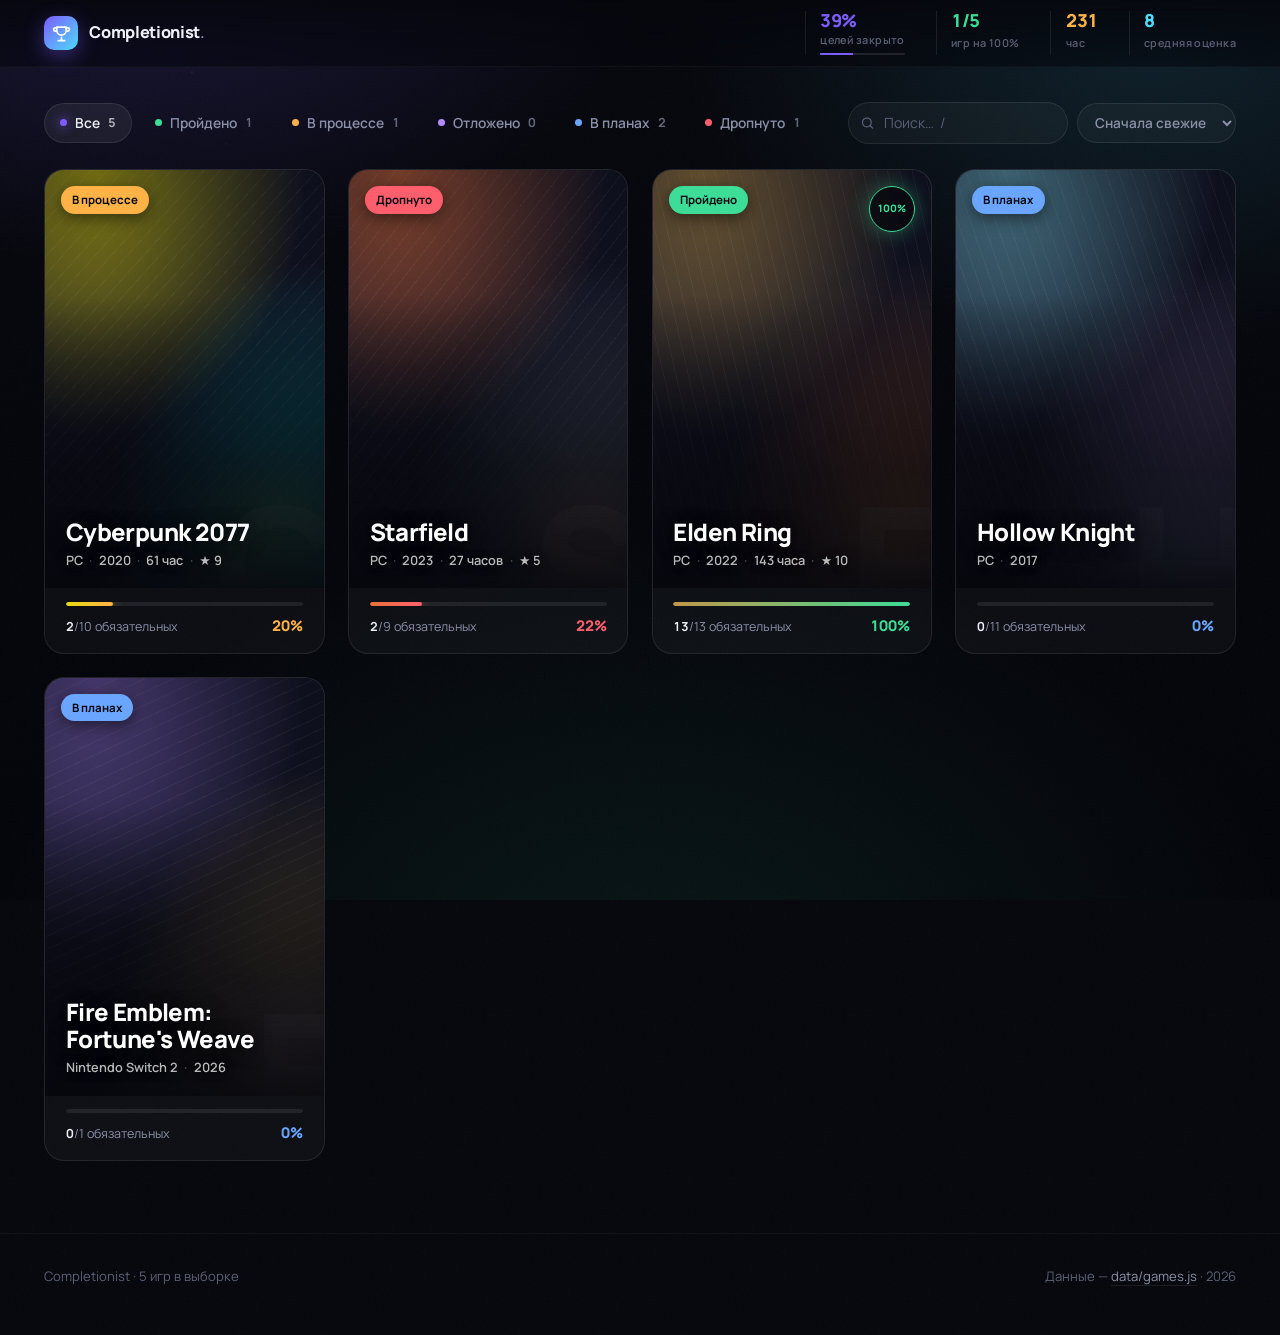
==== commit 6dc57b61: "Мини-вики вместо чеклиста: боссы, разбор, градация целей Сайт больше не интерактивный. Отметки не ст" ====
--- a/index.html
+++ b/index.html
@@ -10,6 +10,7 @@
 <link rel="icon" href="assets/img/favicon.svg" type="image/svg+xml">
 <link rel="preconnect" href="https://fonts.googleapis.com">
 <link rel="preconnect" href="https://fonts.gstatic.com" crossorigin>
+<link rel="preconnect" href="https://cdn.cloudflare.steamstatic.com">
 <link rel="stylesheet" href="https://fonts.googleapis.com/css2?family=Manrope:wght@400;500;600;700;800&display=swap">
 <link rel="stylesheet" href="assets/css/base.css">
 <link rel="stylesheet" href="assets/css/hub.css">
@@ -20,7 +21,7 @@
 <canvas id="stars" aria-hidden="true"></canvas>
 <div class="grain" aria-hidden="true"></div>
 
-<!-- ======================= Верхняя панель ======================= -->
+<!-- ===================== Верхняя панель ===================== -->
 <header class="topbar">
   <div class="shell topbar__inner">
     <a class="brand" href="./">
@@ -34,79 +35,15 @@
       <span class="brand__text">Completionist<span>.</span></span>
     </a>
 
-    <div class="topbar__spacer"></div>
-
-    <div class="topbar__meta" data-top-meta></div>
+    <!-- Вся статистика коллекции — одной компактной полосой -->
+    <div class="ticker" data-ticker></div>
   </div>
 </header>
 
 <main>
-  <!-- ========================== Шапка ========================== -->
-  <section class="shell hero">
-    <p class="hero__eyebrow"><i></i>Личный архив прохождений</p>
-
-    <h1 class="hero__title">
-      Всё, что <em>пройдено</em>,<br>и всё, что ещё ждёт
-    </h1>
-
-    <p class="hero__lede">
-      Каждая игра здесь — отдельная страница со своим оформлением и своим
-      списком целей комплишениста. Отмечай выполненное прямо на сайте:
-      прогресс пересчитывается сразу.
-    </p>
-
-    <!-- Статистика -->
-    <div class="stats">
-      <div class="panel gauge">
-        <span class="panel__label">Общий прогресс по целям</span>
-
-        <div class="gauge__ring" data-gauge-ring>
-          <div class="gauge__center">
-            <span class="gauge__pct" data-stat-pct>0</span>
-          </div>
-        </div>
-
-        <p class="gauge__caption">
-          Закрыто <b data-stat-goals-done>0</b> из
-          <b data-stat-goals-total>0</b> целей по всей коллекции
-        </p>
-      </div>
-
-      <div class="stats__side">
-        <div class="tiles">
-          <div class="tile" style="--tile-accent:#7c5cff">
-            <div class="tile__value" data-stat-total>0</div>
-            <div class="tile__label"><span data-stat-total-word>игр</span> в коллекции</div>
-          </div>
-
-          <div class="tile" style="--tile-accent:#3ddc97">
-            <div class="tile__value" data-stat-perfect>0</div>
-            <div class="tile__label">закрыто на 100%</div>
-          </div>
-
-          <div class="tile" style="--tile-accent:#ffb347">
-            <div class="tile__value" data-stat-hours>0</div>
-            <div class="tile__label"><span data-stat-hours-word>часов</span> в игре</div>
-          </div>
-
-          <div class="tile" style="--tile-accent:#4ddbff">
-            <div class="tile__value" data-stat-rating>—<small>/10</small></div>
-            <div class="tile__label">средняя оценка</div>
-          </div>
-        </div>
-
-        <div class="panel spread">
-          <span class="panel__label">Распределение по статусам</span>
-          <div class="spread__bar" data-spread-bar></div>
-          <div class="spread__legend" data-spread-legend></div>
-        </div>
-      </div>
-    </div>
-  </section>
-
-  <!-- ====================== Фильтры и сетка ====================== -->
+  <!-- ======================== Коллекция ======================== -->
   <section class="shell">
-    <h2 class="sr-only">Коллекция</h2>
+    <h1 class="sr-only">Коллекция игр</h1>
 
     <div class="toolbar">
       <div class="filters" data-filters role="group" aria-label="Фильтр по статусу"></div>
@@ -142,11 +79,9 @@
 
 <footer class="footer">
   <div class="shell footer__inner">
+    <span>Completionist · <span data-visible-count>0 игр</span> в выборке</span>
     <span>
-      Completionist · <span data-visible-count>0 игр</span> в текущей выборке
-    </span>
-    <span>
-      Данные живут в
+      Данные —
       <a href="https://github.com/urban-fl4m3/completionist/blob/main/data/games.js"
          target="_blank" rel="noopener">data/games.js</a> ·
       <span data-year>2026</span>
--- a/assets/css/base.css
+++ b/assets/css/base.css
@@ -86,14 +86,64 @@
 
 .g-list { display: grid; gap: 0.5rem; }
 
+/* Цель — статическая строка: индикатор, текст, метка и ссылка.
+   Кликать нечего: состояние приходит из data/games.js. */
+.g-goal {
+  display: flex;
+  align-items: flex-start;
+  gap: 0.9rem;
+  padding: 0.8rem 1rem;
+}
+
+.g-goal__state {
+  display: block;
+  flex: none;
+  margin-top: 0.1rem;
+}
+
+.g-goal__body {
+  display: grid;
+  gap: 0.2rem;
+  flex: 1 1 auto;
+  min-width: 0;
+}
+
+/* Совместимость: часть страниц ещё оформляет строку
+   через .g-goal__toggle. */
 .g-goal__toggle {
+  display: contents;
+}
+
+/* Ссылка на вики/гайд по этой цели. */
+.g-goal__link {
   display: grid;
-  grid-template-columns: auto 1fr auto;
-  align-items: start;
-  gap: 0.9rem;
-  width: 100%;
-  padding: 0.85rem 1rem;
-  text-align: left;
+  place-items: center;
+  flex: none;
+  width: 2.3rem;
+  text-decoration: none;
+  opacity: 0;
+  transition: opacity 0.25s ease, color 0.25s ease, transform 0.25s ease;
+}
+
+.g-goal__link svg {
+  width: 1rem;
+  height: 1rem;
+}
+
+/* Иконка проявляется при наведении на строку — и всегда
+   видна при навигации с клавиатуры. */
+.g-goal:hover .g-goal__link,
+.g-goal__link:focus-visible {
+  opacity: 0.75;
+}
+
+.g-goal__link:hover {
+  opacity: 1;
+  transform: translateY(-1px);
+}
+
+@media (hover: none) {
+  .g-goal__link { opacity: 0.6; }
 }
 
 .g-goal__box {
@@ -119,8 +169,6 @@
   transform: scale(1);
 }
 
-.g-goal__body { display: grid; gap: 0.2rem; min-width: 0; }
-
 .g-goal__title {
   display: block;
   line-height: 1.4;
@@ -136,6 +184,7 @@
 .g-goal__flag {
   flex: none;
   align-self: center;
+  margin-left: 0.3rem;
   padding: 0.15rem 0.5rem;
   font-size: 0.64rem;
   font-weight: 600;
@@ -146,6 +195,38 @@
 }
 
 /*  ------------------------------------------------------------
+ *  ССЫЛКИ ИГРЫ и ЛОГОТИП
+ *  Разметку генерирует assets/js/game.js. Здесь только каркас —
+ *  вид задаёт каждая страница игры.
+ *  ------------------------------------------------------------ */
+
+[data-links] {
+  display: flex;
+  flex-wrap: wrap;
+  gap: 0.45rem;
+}
+
+.g-link {
+  display: inline-flex;
+  align-items: center;
+  gap: 0.45rem;
+  text-decoration: none;
+  white-space: nowrap;
+}
+
+.g-link svg {
+  flex: none;
+  width: 0.85em;
+  height: 0.85em;
+}
+
+/* Официальный логотип игры — вставляется, только если загрузился. */
+.game-logo {
+  max-width: 100%;
+  height: auto;
+}
+
+/*  ------------------------------------------------------------
  *  КОЛЬЦО ПРОГРЕССА
  *  SVG генерирует assets/js/game.js
  *  ------------------------------------------------------------ */
--- a/assets/css/hub.css
+++ b/assets/css/hub.css
@@ -1,5 +1,5 @@
 /*  ============================================================
- *  HUB — главная страница коллекции
+ *  HUB — коллекция. Игры занимают экран, статистика — полоску.
  *  ============================================================ */
 
 :root {
@@ -22,11 +22,9 @@
   --st-planned:     #6aa6ff;
   --st-dropped:     #ff5f6d;
 
-  --radius:    18px;
-  --radius-sm: 11px;
-  --shell:     1280px;
-
-  --ease: cubic-bezier(0.22, 1, 0.36, 1);
+  --radius: 20px;
+  --shell:  1480px;
+  --ease:   cubic-bezier(0.22, 1, 0.36, 1);
 }
 
 body {
@@ -38,67 +36,41 @@
   overflow-x: hidden;
 }
 
-/*  ---------- Фон: градиентные пятна + шум + канвас ---------- */
-
-.backdrop {
-  position: fixed;
-  inset: 0;
-  z-index: 0;
-  pointer-events: none;
-}
+/*  ---------- Фон ------------------------------------------- */
+
+.backdrop { position: fixed; inset: 0; z-index: 0; pointer-events: none; }
 
 .backdrop::before {
   content: '';
   position: absolute;
   inset: 0;
   background:
-    radial-gradient(900px 600px at 12% -5%,  rgba(124, 92, 255, 0.20), transparent 60%),
-    radial-gradient(760px 540px at 88% 8%,   rgba(77, 219, 255, 0.13), transparent 62%),
-    radial-gradient(1100px 800px at 50% 108%, rgba(61, 220, 151, 0.10), transparent 60%),
+    radial-gradient(900px 560px at 10% -8%, rgba(124, 92, 255, 0.2), transparent 60%),
+    radial-gradient(760px 500px at 90% 4%,  rgba(77, 219, 255, 0.12), transparent 62%),
+    radial-gradient(1100px 760px at 50% 110%, rgba(61, 220, 151, 0.09), transparent 60%),
     linear-gradient(180deg, var(--bg) 0%, var(--bg-deep) 100%);
 }
 
-/* Тонкая сетка — добавляет ощущение «интерфейса». */
-.backdrop::after {
-  content: '';
-  position: absolute;
-  inset: 0;
-  background-image:
-    linear-gradient(rgba(255, 255, 255, 0.022) 1px, transparent 1px),
-    linear-gradient(90deg, rgba(255, 255, 255, 0.022) 1px, transparent 1px);
-  background-size: 64px 64px;
-  mask-image: radial-gradient(ellipse 85% 65% at 50% 32%, #000 35%, transparent 78%);
-}
-
-#stars {
-  position: fixed;
-  inset: 0;
-  z-index: 1;
-  pointer-events: none;
-  opacity: 0.85;
-}
-
-/* Плёночное зерно поверх всего — убирает «плоскость» градиентов. */
+#stars { position: fixed; inset: 0; z-index: 1; pointer-events: none; opacity: 0.8; }
+
 .grain {
   position: fixed;
   inset: -200%;
   z-index: 2;
   pointer-events: none;
-  opacity: 0.032;
+  opacity: 0.03;
   background-image: url("data:image/svg+xml,%3Csvg xmlns='http://www.w3.org/2000/svg' width='180' height='180'%3E%3Cfilter id='n'%3E%3CfeTurbulence type='fractalNoise' baseFrequency='0.85' numOctaves='3'/%3E%3C/filter%3E%3Crect width='180' height='180' filter='url(%23n)'/%3E%3C/svg%3E");
   animation: grain 7s steps(6) infinite;
 }
 
 @keyframes grain {
   0%, 100% { transform: translate(0, 0); }
-  17%  { transform: translate(-2%, -3%); }
-  34%  { transform: translate(3%, -2%); }
-  51%  { transform: translate(-1%, 2%); }
-  68%  { transform: translate(2%, 3%); }
-  85%  { transform: translate(-3%, 1%); }
-}
-
-/*  ---------- Каркас ---------------------------------------- */
+  17% { transform: translate(-2%, -3%); }
+  34% { transform: translate(3%, -2%); }
+  51% { transform: translate(-1%, 2%); }
+  68% { transform: translate(2%, 3%); }
+  85% { transform: translate(-3%, 1%); }
+}
 
 .shell {
   position: relative;
@@ -106,31 +78,36 @@
   width: 100%;
   max-width: var(--shell);
   margin: 0 auto;
-  padding: 0 clamp(16px, 4vw, 44px);
-}
-
-/*  ---------- Верхняя панель -------------------------------- */
+  padding: 0 clamp(16px, 3.5vw, 44px);
+}
+
+/*  ---------- Шапка со статистикой --------------------------
+ *  Вся сводка — одной строкой в topbar. Она не должна
+ *  занимать первый экран вместо игр.
+ * --------------------------------------------------------- */
 
 .topbar {
   position: sticky;
   top: 0;
   z-index: 40;
   backdrop-filter: blur(18px) saturate(140%);
-  background: linear-gradient(180deg, rgba(6, 7, 13, 0.88), rgba(6, 7, 13, 0.55));
+  background: linear-gradient(180deg, rgba(6, 7, 13, 0.92), rgba(6, 7, 13, 0.62));
   border-bottom: 1px solid var(--line-soft);
 }
 
 .topbar__inner {
   display: flex;
   align-items: center;
-  gap: 1.2rem;
-  height: 68px;
+  gap: clamp(1rem, 3vw, 2.5rem);
+  min-height: 66px;
+  padding-block: 0.5rem;
 }
 
 .brand {
   display: flex;
   align-items: center;
   gap: 0.7rem;
+  flex: none;
   font-weight: 800;
   letter-spacing: -0.02em;
   text-decoration: none;
@@ -147,321 +124,77 @@
 }
 
 .brand__mark svg { width: 19px; height: 19px; }
-
 .brand__text { font-size: 1.02rem; }
 .brand__text span { color: var(--muted); font-weight: 600; }
 
-.topbar__spacer { flex: 1; }
-
-.topbar__meta {
-  display: flex;
-  align-items: center;
-  gap: 0.55rem;
-  padding: 0.38rem 0.8rem;
-  font-size: 0.78rem;
+.ticker {
+  display: flex;
+  gap: clamp(0.9rem, 2.4vw, 2.2rem);
+  margin-left: auto;
+  overflow-x: auto;
+  scrollbar-width: none;
+}
+
+.ticker::-webkit-scrollbar { display: none; }
+
+.ticker__cell {
+  display: grid;
+  gap: 0.1rem;
+  flex: none;
+  padding-left: 0.9rem;
+  border-left: 1px solid var(--line);
+}
+
+.ticker__value {
+  font-size: 1.12rem;
+  font-weight: 800;
+  line-height: 1.1;
+  letter-spacing: -0.02em;
+  color: var(--tc, var(--text));
+  font-variant-numeric: tabular-nums;
+}
+
+.ticker__label {
+  font-size: 0.68rem;
   font-weight: 600;
-  color: var(--muted);
-  background: var(--surface);
-  border: 1px solid var(--line);
-  border-radius: 999px;
-}
-
-.topbar__meta b {
-  color: var(--st-completed);
-  font-variant-numeric: tabular-nums;
-}
-
-/*  ---------- Шапка ---------------------------------------- */
-
-.hero { padding: clamp(3rem, 7vw, 5.5rem) 0 clamp(2rem, 4vw, 3rem); }
-
-.hero__eyebrow {
-  display: inline-flex;
-  align-items: center;
-  gap: 0.55rem;
-  margin-bottom: 1.3rem;
-  padding: 0.4rem 0.9rem;
-  font-size: 0.74rem;
-  font-weight: 700;
-  letter-spacing: 0.17em;
-  text-transform: uppercase;
-  color: var(--muted);
-  background: var(--surface);
-  border: 1px solid var(--line);
-  border-radius: 999px;
-}
-
-.hero__eyebrow i {
-  width: 6px;
-  height: 6px;
-  border-radius: 50%;
-  background: var(--st-completed);
-  box-shadow: 0 0 0 4px rgba(61, 220, 151, 0.16);
-  animation: pulse 2.6s var(--ease) infinite;
-}
-
-@keyframes pulse {
-  0%, 100% { box-shadow: 0 0 0 3px rgba(61, 220, 151, 0.2); }
-  50%      { box-shadow: 0 0 0 8px rgba(61, 220, 151, 0); }
-}
-
-.hero__title {
-  max-width: 19ch;
-  font-size: clamp(2.5rem, 6.4vw, 4.6rem);
-  font-weight: 800;
-  line-height: 1.02;
-  letter-spacing: -0.035em;
-}
-
-.hero__title em {
-  font-style: normal;
-  background: linear-gradient(103deg, var(--brand-2), var(--brand) 55%, #ff7bd5);
-  -webkit-background-clip: text;
-  background-clip: text;
-  color: transparent;
-}
-
-.hero__lede {
-  max-width: 46ch;
-  margin-top: 1.25rem;
-  font-size: clamp(1rem, 1.6vw, 1.12rem);
-  color: var(--muted);
-}
-
-/*  ---------- Блок статистики ------------------------------ */
-
-.stats {
-  display: grid;
-  grid-template-columns: minmax(260px, 320px) 1fr;
-  gap: clamp(1rem, 2.4vw, 1.6rem);
-  margin-top: clamp(2.2rem, 4vw, 3.2rem);
-}
-
-.stats__side {
-  display: grid;
-  gap: clamp(0.7rem, 1.4vw, 1rem);
-  align-content: start;
-}
-
-.panel {
-  position: relative;
-  padding: clamp(1.3rem, 2.2vw, 1.8rem);
-  background: var(--surface);
-  border: 1px solid var(--line);
-  border-radius: var(--radius);
+  letter-spacing: 0.04em;
+  color: var(--faint);
+  white-space: nowrap;
+}
+
+.ticker__bar {
+  display: block;
+  height: 2px;
+  margin-top: 0.2rem;
+  background: rgba(255, 255, 255, 0.1);
+  border-radius: 2px;
   overflow: hidden;
 }
 
-/* Мягкий блик по верхней кромке каждой панели. */
-.panel::before {
-  content: '';
-  position: absolute;
-  inset: 0 0 auto;
-  height: 1px;
-  background: linear-gradient(90deg, transparent, rgba(255, 255, 255, 0.28), transparent);
-}
-
-.panel__label {
-  font-size: 0.72rem;
-  font-weight: 700;
-  letter-spacing: 0.16em;
-  text-transform: uppercase;
-  color: var(--faint);
-}
-
-/* --- Главное кольцо --- */
-
-.gauge {
-  display: grid;
-  place-items: center;
-  gap: 1.1rem;
-  text-align: center;
-}
-
-.gauge__ring { position: relative; margin-top: 0.4rem; }
-
-.gauge__ring .ring__value {
-  stroke: url(#gaugeGrad);
-  filter: drop-shadow(0 0 12px rgba(124, 92, 255, 0.55));
-}
-
-.gauge__center {
-  position: absolute;
-  inset: 0;
-  display: grid;
-  place-content: center;
-  gap: 0.1rem;
-}
-
-.gauge__pct {
-  font-size: 2.9rem;
-  font-weight: 800;
-  line-height: 1;
-  letter-spacing: -0.04em;
-  font-variant-numeric: tabular-nums;
-}
-
-.gauge__pct::after {
-  content: '%';
-  margin-left: 0.08em;
-  font-size: 0.42em;
-  font-weight: 700;
-  color: var(--muted);
-  vertical-align: 0.9em;
-}
-
-.gauge__caption {
-  font-size: 0.78rem;
-  color: var(--muted);
-}
-
-.gauge__caption b {
-  color: var(--text);
-  font-variant-numeric: tabular-nums;
-}
-
-/* --- Плитки цифр --- */
-
-.tiles {
-  display: grid;
-  grid-template-columns: repeat(auto-fit, minmax(150px, 1fr));
-  gap: clamp(0.7rem, 1.4vw, 1rem);
-}
-
-.tile {
-  position: relative;
-  padding: 1.15rem 1.2rem 1.05rem;
-  background: var(--surface);
-  border: 1px solid var(--line);
-  border-radius: var(--radius-sm);
-  overflow: hidden;
-  transition: border-color 0.3s var(--ease), transform 0.3s var(--ease);
-}
-
-.tile:hover {
-  transform: translateY(-2px);
-  border-color: rgba(255, 255, 255, 0.17);
-}
-
-.tile__value {
-  font-size: clamp(1.75rem, 3.2vw, 2.3rem);
-  font-weight: 800;
-  line-height: 1.05;
-  letter-spacing: -0.035em;
-  font-variant-numeric: tabular-nums;
-}
-
-.tile__value small {
-  font-size: 0.46em;
-  font-weight: 700;
-  color: var(--muted);
-  margin-left: 0.15em;
-}
-
-.tile__label {
-  margin-top: 0.3rem;
-  font-size: 0.78rem;
-  color: var(--muted);
-}
-
-/* Цветная полоска-акцент слева у плитки. */
-.tile::after {
-  content: '';
-  position: absolute;
-  left: 0;
-  top: 18%;
-  bottom: 18%;
-  width: 2px;
-  border-radius: 2px;
-  background: var(--tile-accent, var(--brand));
-  box-shadow: 0 0 14px var(--tile-accent, var(--brand));
-}
-
-/* --- Распределение по статусам --- */
-
-.spread { display: grid; gap: 1rem; }
-
-.spread__bar {
-  display: flex;
-  height: 13px;
-  gap: 3px;
-  border-radius: 999px;
-  overflow: hidden;
-}
-
-.spread__seg {
-  position: relative;
-  min-width: 0;
-  border-radius: 999px;
-  background: var(--seg, var(--muted));
-  box-shadow: inset 0 0 0 1px rgba(255, 255, 255, 0.14);
-  transform-origin: left;
-  animation: segIn 1s var(--ease) backwards;
-  transition: filter 0.25s ease;
-}
-
-.spread__seg:hover { filter: brightness(1.25); }
-
-@keyframes segIn {
-  from { transform: scaleX(0); }
-}
-
-.spread__legend {
-  display: flex;
-  flex-wrap: wrap;
-  gap: 0.45rem 1.25rem;
-}
-
-.spread__item {
-  display: flex;
-  align-items: center;
-  gap: 0.5rem;
-  font-size: 0.84rem;
-  color: var(--muted);
-}
-
-.spread__item i {
-  width: 8px;
-  height: 8px;
-  border-radius: 50%;
-  background: var(--seg);
-  box-shadow: 0 0 10px var(--seg);
-}
-
-.spread__item b {
-  color: var(--text);
-  font-variant-numeric: tabular-nums;
-}
-
-/*  ---------- Панель фильтров ------------------------------ */
+.ticker__bar i {
+  display: block;
+  height: 100%;
+  background: var(--tc);
+  box-shadow: 0 0 8px var(--tc);
+}
+
+/*  ---------- Панель фильтров ------------------------------- */
 
 .toolbar {
-  position: sticky;
-  top: 68px;
-  z-index: 30;
   display: flex;
   flex-wrap: wrap;
   align-items: center;
   gap: 0.6rem;
-  margin: clamp(2.5rem, 5vw, 3.6rem) 0 1.8rem;
-  padding: 0.75rem;
-  background: rgba(10, 11, 20, 0.82);
-  backdrop-filter: blur(16px);
-  border: 1px solid var(--line);
-  border-radius: 14px;
-}
-
-.filters {
-  display: flex;
-  flex-wrap: wrap;
-  gap: 0.4rem;
-}
+  margin: clamp(1.4rem, 3vw, 2.2rem) 0 clamp(1.1rem, 2.4vw, 1.6rem);
+}
+
+.filters { display: flex; flex-wrap: wrap; gap: 0.4rem; }
 
 .chip {
   display: inline-flex;
   align-items: center;
   gap: 0.5rem;
-  padding: 0.5rem 0.9rem;
+  padding: 0.5rem 0.95rem;
   font-size: 0.86rem;
   font-weight: 600;
   color: var(--muted);
@@ -482,11 +215,7 @@
   transition: box-shadow 0.25s;
 }
 
-.chip b {
-  font-variant-numeric: tabular-nums;
-  font-size: 0.78rem;
-  opacity: 0.75;
-}
+.chip b { font-size: 0.78rem; opacity: 0.7; font-variant-numeric: tabular-nums; }
 
 .chip[aria-pressed='true'] {
   color: var(--text);
@@ -498,10 +227,7 @@
 
 .toolbar__spacer { flex: 1 1 auto; }
 
-.search {
-  position: relative;
-  flex: 0 1 230px;
-}
+.search { position: relative; flex: 0 1 220px; }
 
 .search input {
   width: 100%;
@@ -511,7 +237,6 @@
   background: var(--surface);
   border: 1px solid var(--line);
   border-radius: 999px;
-  transition: border-color 0.2s, background 0.2s;
 }
 
 .search input::placeholder { color: var(--faint); }
@@ -544,263 +269,243 @@
   cursor: pointer;
 }
 
-.sort:focus-visible { outline-offset: 2px; }
 .sort option { background: #12141f; color: var(--text); }
 
-/*  ---------- Сетка карточек ------------------------------- */
+/*  ---------- Полка постеров --------------------------------
+ *  Карточка строится вокруг кадра из игры: крупно, во всю
+ *  ширину ячейки, с логотипом поверх.
+ * --------------------------------------------------------- */
 
 .collection {
   display: grid;
-  grid-template-columns: repeat(auto-fill, minmax(290px, 1fr));
-  gap: clamp(1rem, 2vw, 1.5rem);
-  padding-bottom: 4rem;
-}
-
-.card {
-  --tilt-x: 0deg;
-  --tilt-y: 0deg;
+  grid-template-columns: repeat(auto-fill, minmax(255px, 1fr));
+  gap: clamp(1rem, 1.8vw, 1.6rem);
+  padding-bottom: 4.5rem;
+}
+
+.poster {
+  --px: 0px;
+  --py: 0px;
   position: relative;
   display: flex;
   flex-direction: column;
-  background: var(--surface);
-  border: 1px solid var(--line);
   border-radius: var(--radius);
   overflow: hidden;
   text-decoration: none;
-  transform: perspective(900px) rotateX(var(--tilt-x)) rotateY(var(--tilt-y));
-  transform-style: preserve-3d;
-  transition: transform 0.45s var(--ease), border-color 0.35s, box-shadow 0.45s;
-}
-
-.card:hover {
-  border-color: rgba(var(--card-rgb), 0.5);
+  background: var(--surface);
+  border: 1px solid var(--line);
+  transition: border-color 0.4s, box-shadow 0.5s var(--ease),
+              transform 0.5s var(--ease);
+}
+
+.poster:hover {
+  transform: translateY(-4px);
+  border-color: rgba(var(--card-rgb), 0.55);
   box-shadow:
-    0 22px 50px -18px rgba(0, 0, 0, 0.8),
-    0 0 44px -14px rgba(var(--card-rgb), 0.45);
-}
-
-/* Появление карточек при скролле. */
-.card.reveal {
-  opacity: 0;
-  transform: translateY(22px);
-}
-
-.card.reveal.is-in {
+    0 30px 60px -24px rgba(0, 0, 0, 0.9),
+    0 0 60px -18px rgba(var(--card-rgb), 0.5);
+}
+
+.poster.reveal { opacity: 0; transform: translateY(26px); }
+
+.poster.reveal.is-in {
   opacity: 1;
-  transform: perspective(900px) rotateX(var(--tilt-x)) rotateY(var(--tilt-y));
-  transition: opacity 0.6s var(--ease), transform 0.7s var(--ease);
-}
-
-/* --- Арт карточки: процедурный, без картинок --- */
-
-.card__art {
+  transform: none;
+  transition: opacity 0.65s var(--ease), transform 0.75s var(--ease);
+}
+
+/* --- Кадр --- */
+
+.poster__frame {
   position: relative;
-  aspect-ratio: 16 / 9;
+  aspect-ratio: 2 / 3;
   overflow: hidden;
   background:
-    radial-gradient(130% 100% at 20% 0%,
-      rgba(var(--card-rgb), 0.55), transparent 58%),
-    radial-gradient(110% 120% at 92% 100%,
-      rgba(var(--card-alt-rgb), 0.42), transparent 60%),
+    radial-gradient(130% 110% at 18% 0%, rgba(var(--card-rgb), 0.6), transparent 58%),
+    radial-gradient(120% 130% at 92% 100%, rgba(var(--card-alt-rgb), 0.45), transparent 60%),
     linear-gradient(145deg, #15172a, #0a0b14);
 }
 
-/* Диагональная штриховка — у каждой карточки свой угол. */
-.card__art::before {
+/* Штриховка — запасной арт, у каждой игры свой угол. */
+.poster__frame::before {
   content: '';
   position: absolute;
   inset: -30%;
   background: repeating-linear-gradient(
     var(--card-angle, 115deg),
-    rgba(255, 255, 255, 0.055) 0 1px,
-    transparent 1px 11px
-  );
-  transition: transform 0.8s var(--ease);
-}
-
-.card:hover .card__art::before { transform: scale(1.12) rotate(2deg); }
-
-/* Блик, пробегающий по арту при наведении. */
-.card__art::after {
-  content: '';
+    rgba(255, 255, 255, 0.05) 0 1px, transparent 1px 12px);
+  transition: opacity 0.5s var(--ease);
+}
+
+.poster.has-scene .poster__frame::before { opacity: 0; }
+
+.poster__scene {
+  position: absolute;
+  inset: -3%;
+  width: 106%;
+  height: 106%;
+  object-fit: cover;
+  opacity: 0;
+  transform: translate3d(var(--px), var(--py), 0) scale(1.02);
+  transition: opacity 0.8s var(--ease), transform 0.5s var(--ease);
+}
+
+.poster.has-scene .poster__scene { opacity: 1; }
+.poster.has-scene:hover .poster__scene { transform: translate3d(var(--px), var(--py), 0) scale(1.08); }
+
+.poster__scrim {
   position: absolute;
   inset: 0;
   background: linear-gradient(
-    105deg,
-    transparent 36%,
-    rgba(255, 255, 255, 0.16) 48%,
-    transparent 60%
-  );
-  transform: translateX(-120%);
-  transition: transform 0.85s var(--ease);
-}
-
-.card:hover .card__art::after { transform: translateX(120%); }
-
-/* Крупная «монограмма» игры. */
-.card__glyph {
-  position: absolute;
-  right: -0.08em;
-  bottom: -0.3em;
-  font-size: 7.4rem;
+    180deg,
+    rgba(6, 7, 13, 0.3) 0%,
+    rgba(6, 7, 13, 0.05) 30%,
+    rgba(6, 7, 13, 0.72) 72%,
+    rgba(6, 7, 13, 0.95) 100%);
+}
+
+/* Монограмма — единственный арт, если кадра нет. */
+.poster__glyph {
+  position: absolute;
+  right: -0.06em;
+  bottom: -0.28em;
+  font-size: 11rem;
   font-weight: 800;
   line-height: 0.8;
   letter-spacing: -0.06em;
-  color: rgba(255, 255, 255, 0.075);
+  color: rgba(255, 255, 255, 0.1);
+  text-shadow: 0 0 70px rgba(var(--card-rgb), 0.55);
   user-select: none;
-  transition: transform 0.7s var(--ease), color 0.4s;
-}
-
-.card:hover .card__glyph {
-  transform: translate(-6px, -4px);
-  color: rgba(255, 255, 255, 0.12);
-}
-
-.card__badge {
-  position: absolute;
-  left: 0.9rem;
-  top: 0.9rem;
-  display: inline-flex;
-  align-items: center;
+  transition: opacity 0.5s;
+}
+
+.poster.has-scene .poster__glyph { opacity: 0; }
+
+/* --- Плашка с названием --- */
+
+.poster__plate {
+  position: absolute;
+  left: 0;
+  right: 0;
+  bottom: 0;
+  display: grid;
+  gap: 0.35rem;
+  padding: 1.1rem 1.3rem;
+}
+
+.poster__logo {
+  max-width: min(74%, 290px);
+  max-height: 84px;
+  object-fit: contain;
+  object-position: left bottom;
+  filter: drop-shadow(0 4px 20px rgba(0, 0, 0, 0.9));
+}
+
+/* Обложка уже содержит название — текстовый заголовок прячем,
+   но оставляем в разметке для скринридеров и поиска. */
+.poster.has-scene .poster__plate[data-has-art] .poster__title,
+.poster.has-logo .poster__title {
+  position: absolute;
+  width: 1px;
+  height: 1px;
+  overflow: hidden;
+  clip-path: inset(50%);
+}
+
+.poster__title {
+  font-size: 1.5rem;
+  font-weight: 800;
+  letter-spacing: -0.025em;
+  line-height: 1.15;
+  color: #fff;
+  text-shadow: 0 2px 18px rgba(0, 0, 0, 0.85);
+}
+
+.poster__meta {
+  display: flex;
+  flex-wrap: wrap;
   gap: 0.4rem;
-  padding: 0.3rem 0.65rem;
-  font-size: 0.7rem;
+  font-size: 0.8rem;
+  font-weight: 600;
+  color: rgba(255, 255, 255, 0.72);
+  text-shadow: 0 1px 10px rgba(0, 0, 0, 0.9);
+}
+
+.poster__meta i { font-style: normal; opacity: 0.4; }
+
+/* --- Значки --- */
+
+.poster__status {
+  position: absolute;
+  left: 1rem;
+  top: 1rem;
+  padding: 0.3rem 0.7rem;
+  font-size: 0.72rem;
   font-weight: 700;
-  letter-spacing: 0.04em;
   color: #060710;
   background: var(--card-status);
   border-radius: 999px;
-}
-
-/* Печать «100%» для полностью закрытых игр. */
-.card__seal {
-  position: absolute;
-  right: 0.9rem;
-  top: 0.9rem;
+  box-shadow: 0 4px 16px rgba(0, 0, 0, 0.5);
+}
+
+.poster__seal {
+  position: absolute;
+  right: 1rem;
+  top: 1rem;
   display: grid;
   place-items: center;
-  width: 42px;
-  height: 42px;
-  font-size: 0.6rem;
+  width: 46px;
+  height: 46px;
+  font-size: 0.64rem;
   font-weight: 800;
-  letter-spacing: -0.02em;
   color: var(--st-completed);
+  background: rgba(6, 7, 13, 0.72);
   border: 1.5px solid var(--st-completed);
   border-radius: 50%;
-  background: rgba(6, 7, 13, 0.6);
   backdrop-filter: blur(4px);
-  box-shadow: 0 0 18px rgba(61, 220, 151, 0.35);
-  animation: sealIn 0.7s var(--ease) backwards;
-}
-
-@keyframes sealIn {
-  from { opacity: 0; transform: scale(0.5) rotate(-25deg); }
-}
-
-/* --- Содержимое карточки --- */
-
-.card__body {
-  display: flex;
-  flex: 1;
-  flex-direction: column;
-  gap: 0.65rem;
-  padding: 1.1rem 1.2rem 1.2rem;
-}
-
-.card__title {
-  font-size: 1.14rem;
-  font-weight: 700;
-  letter-spacing: -0.02em;
-  line-height: 1.25;
-}
-
-.card__meta {
-  display: flex;
-  flex-wrap: wrap;
-  gap: 0.3rem 0.7rem;
-  font-size: 0.79rem;
-  color: var(--faint);
-}
-
-.card__meta span { display: inline-flex; align-items: center; gap: 0.3rem; }
-
-.card__tags {
-  display: flex;
-  flex-wrap: wrap;
-  gap: 0.3rem;
-  margin-top: auto;
-  padding-top: 0.3rem;
-}
-
-.card__tag {
-  padding: 0.2rem 0.55rem;
-  font-size: 0.7rem;
-  font-weight: 600;
-  color: var(--muted);
-  background: rgba(255, 255, 255, 0.05);
-  border-radius: 6px;
-}
-
-.card__progress { margin-top: 0.55rem; }
-
-.card__progress-head {
-  display: flex;
-  align-items: baseline;
-  justify-content: space-between;
-  margin-bottom: 0.4rem;
-  font-size: 0.76rem;
-  color: var(--muted);
-}
-
-.card__progress-head b {
-  color: var(--text);
-  font-variant-numeric: tabular-nums;
-}
-
-.card__track {
-  height: 5px;
-  background: rgba(255, 255, 255, 0.07);
+  box-shadow: 0 0 20px rgba(61, 220, 151, 0.4);
+}
+
+/* --- Подвал карточки --- */
+
+.poster__foot { padding: 0.85rem 1.3rem 1rem; }
+
+.poster__track {
+  height: 4px;
+  background: rgba(255, 255, 255, 0.08);
   border-radius: 999px;
   overflow: hidden;
 }
 
-.card__fill {
+.poster__fill {
   height: 100%;
   width: 0;
   border-radius: 999px;
-  background: linear-gradient(90deg,
-    rgba(var(--card-rgb), 0.85), var(--card-status));
-  box-shadow: 0 0 12px rgba(var(--card-rgb), 0.7);
+  background: linear-gradient(90deg, rgba(var(--card-rgb), 0.9), var(--card-status));
+  box-shadow: 0 0 12px rgba(var(--card-rgb), 0.75);
   transition: width 1.1s var(--ease);
 }
 
-/* Стрелка «открыть» в углу. */
-.card__go {
-  position: absolute;
-  right: 1rem;
-  bottom: 1.05rem;
-  display: grid;
-  place-items: center;
-  width: 30px;
-  height: 30px;
+.poster__nums {
+  display: flex;
+  align-items: baseline;
+  justify-content: space-between;
+  gap: 1rem;
+  margin-top: 0.5rem;
+  font-size: 0.78rem;
   color: var(--muted);
-  background: rgba(255, 255, 255, 0.06);
-  border-radius: 50%;
-  opacity: 0;
-  transform: translateX(-6px);
-  transition: opacity 0.3s, transform 0.35s var(--ease), color 0.3s, background 0.3s;
-}
-
-.card:hover .card__go {
-  opacity: 1;
-  transform: none;
-  color: #060710;
-  background: var(--card-status);
-}
-
-.card__go svg { width: 14px; height: 14px; }
-
-/*  ---------- Пустое состояние ----------------------------- */
+}
+
+.poster__nums b { color: var(--text); font-variant-numeric: tabular-nums; }
+
+.poster__pct {
+  font-size: 0.92rem;
+  font-weight: 800;
+  color: var(--card-status);
+  font-variant-numeric: tabular-nums;
+}
+
+/*  ---------- Пустое состояние ------------------------------ */
 
 .empty {
   grid-column: 1 / -1;
@@ -818,12 +523,12 @@
 .empty h3 { font-size: 1.1rem; font-weight: 700; }
 .empty p { max-width: 38ch; font-size: 0.9rem; color: var(--muted); }
 
-/*  ---------- Подвал --------------------------------------- */
+/*  ---------- Подвал ---------------------------------------- */
 
 .footer {
   position: relative;
   z-index: 3;
-  padding: 2.2rem 0 3rem;
+  padding: 2rem 0 3rem;
   border-top: 1px solid var(--line-soft);
 }
 
@@ -841,27 +546,27 @@
   color: var(--muted);
   text-decoration: none;
   border-bottom: 1px solid var(--line);
-  transition: color 0.2s, border-color 0.2s;
-}
-
-.footer a:hover { color: var(--text); border-color: currentColor; }
-
-/*  ---------- Адаптив ------------------------------------- */
-
-@media (max-width: 880px) {
-  .stats { grid-template-columns: 1fr; }
-  .toolbar { position: static; }
-}
-
-@media (max-width: 560px) {
-  .topbar__meta { display: none; }
-  .collection { grid-template-columns: 1fr; }
-  .card__glyph { font-size: 6rem; }
+}
+
+.footer a:hover { color: var(--text); }
+
+/*  ---------- Адаптив --------------------------------------- */
+
+@media (max-width: 1100px) {
+  .collection { grid-template-columns: repeat(auto-fill, minmax(215px, 1fr)); }
+}
+
+@media (max-width: 760px) {
+  .topbar__inner { flex-wrap: wrap; }
+  .ticker { margin-left: 0; width: 100%; padding-bottom: 0.3rem; }
+  .ticker__cell:first-child { padding-left: 0; border-left: 0; }
+  .collection { grid-template-columns: repeat(2, 1fr); }
   .search { flex-basis: 100%; order: 10; }
+  .poster__glyph { font-size: 8rem; }
 }
 
 @media (prefers-reduced-motion: reduce) {
   .grain { display: none; }
-  .card { transform: none !important; }
-  .card.reveal { opacity: 1; transform: none; }
-}
+  .poster.reveal { opacity: 1; transform: none; }
+  .poster__scene { transform: none !important; }
+}
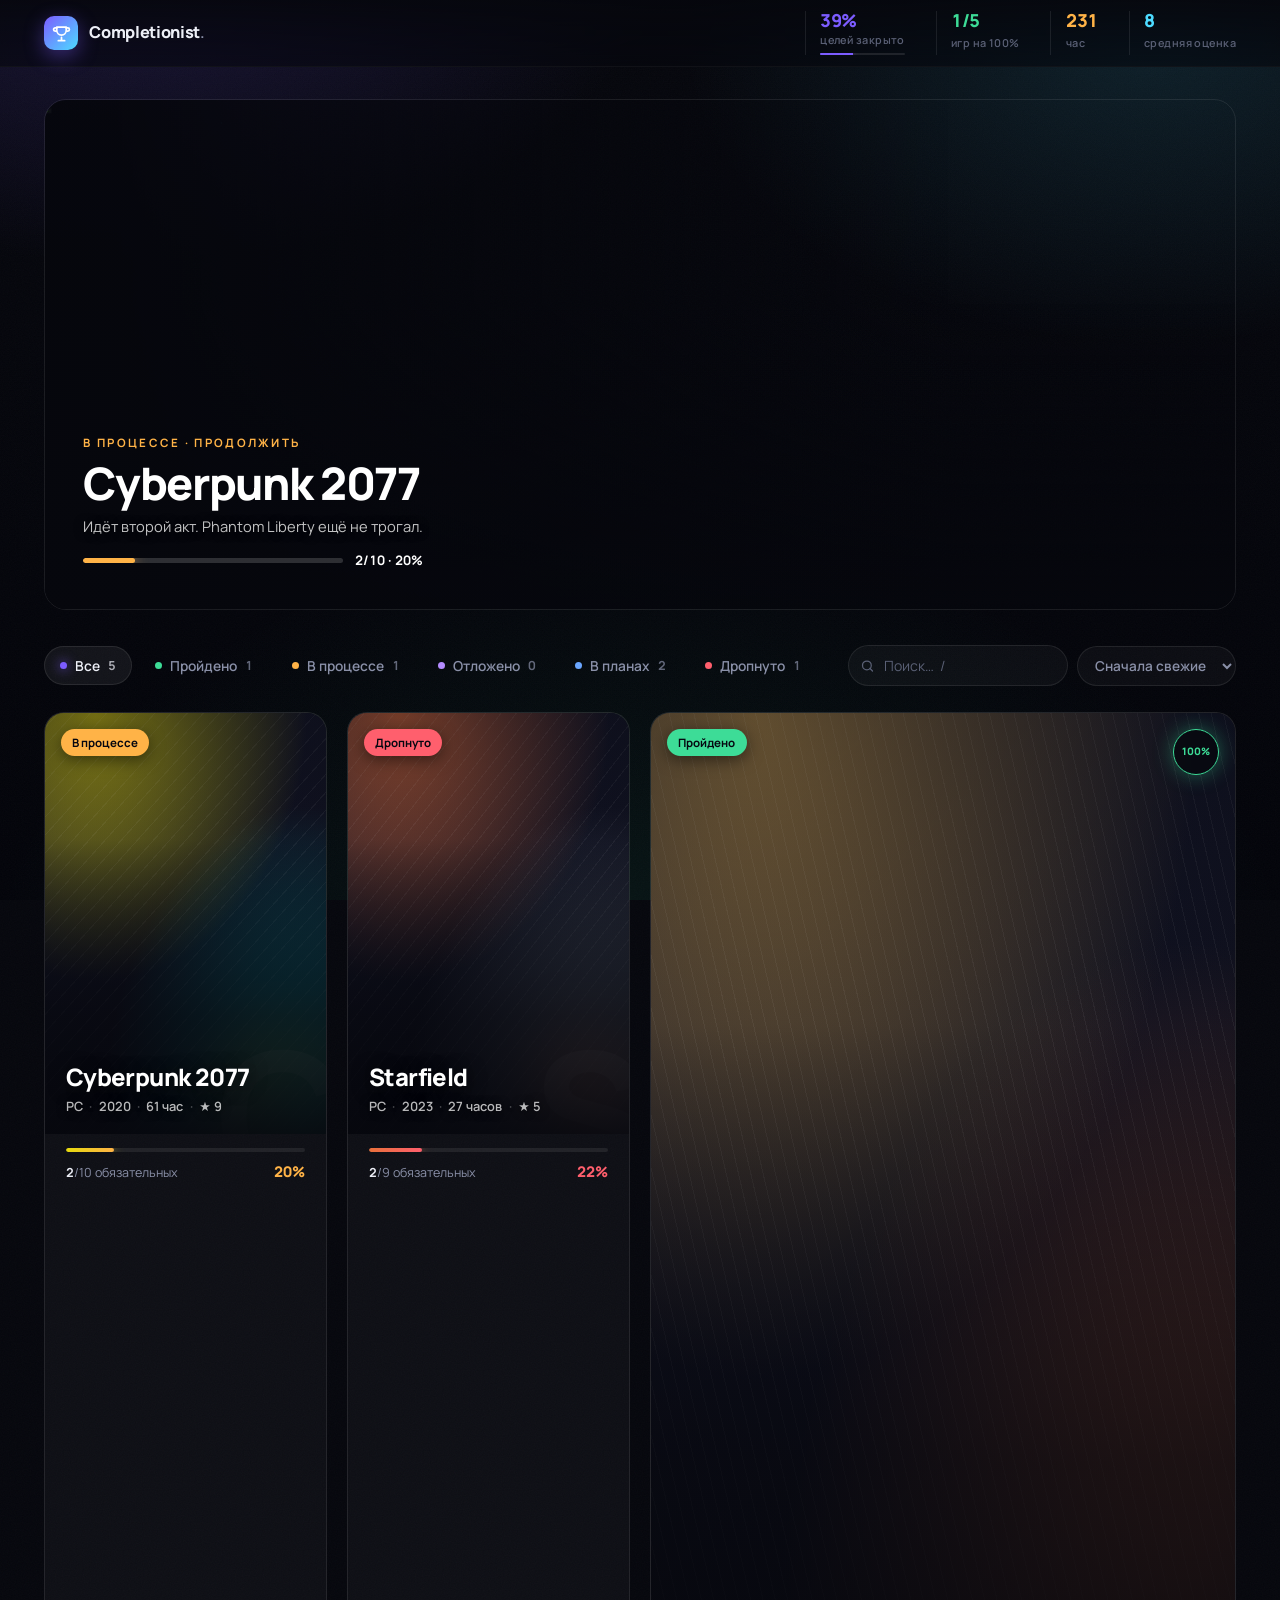
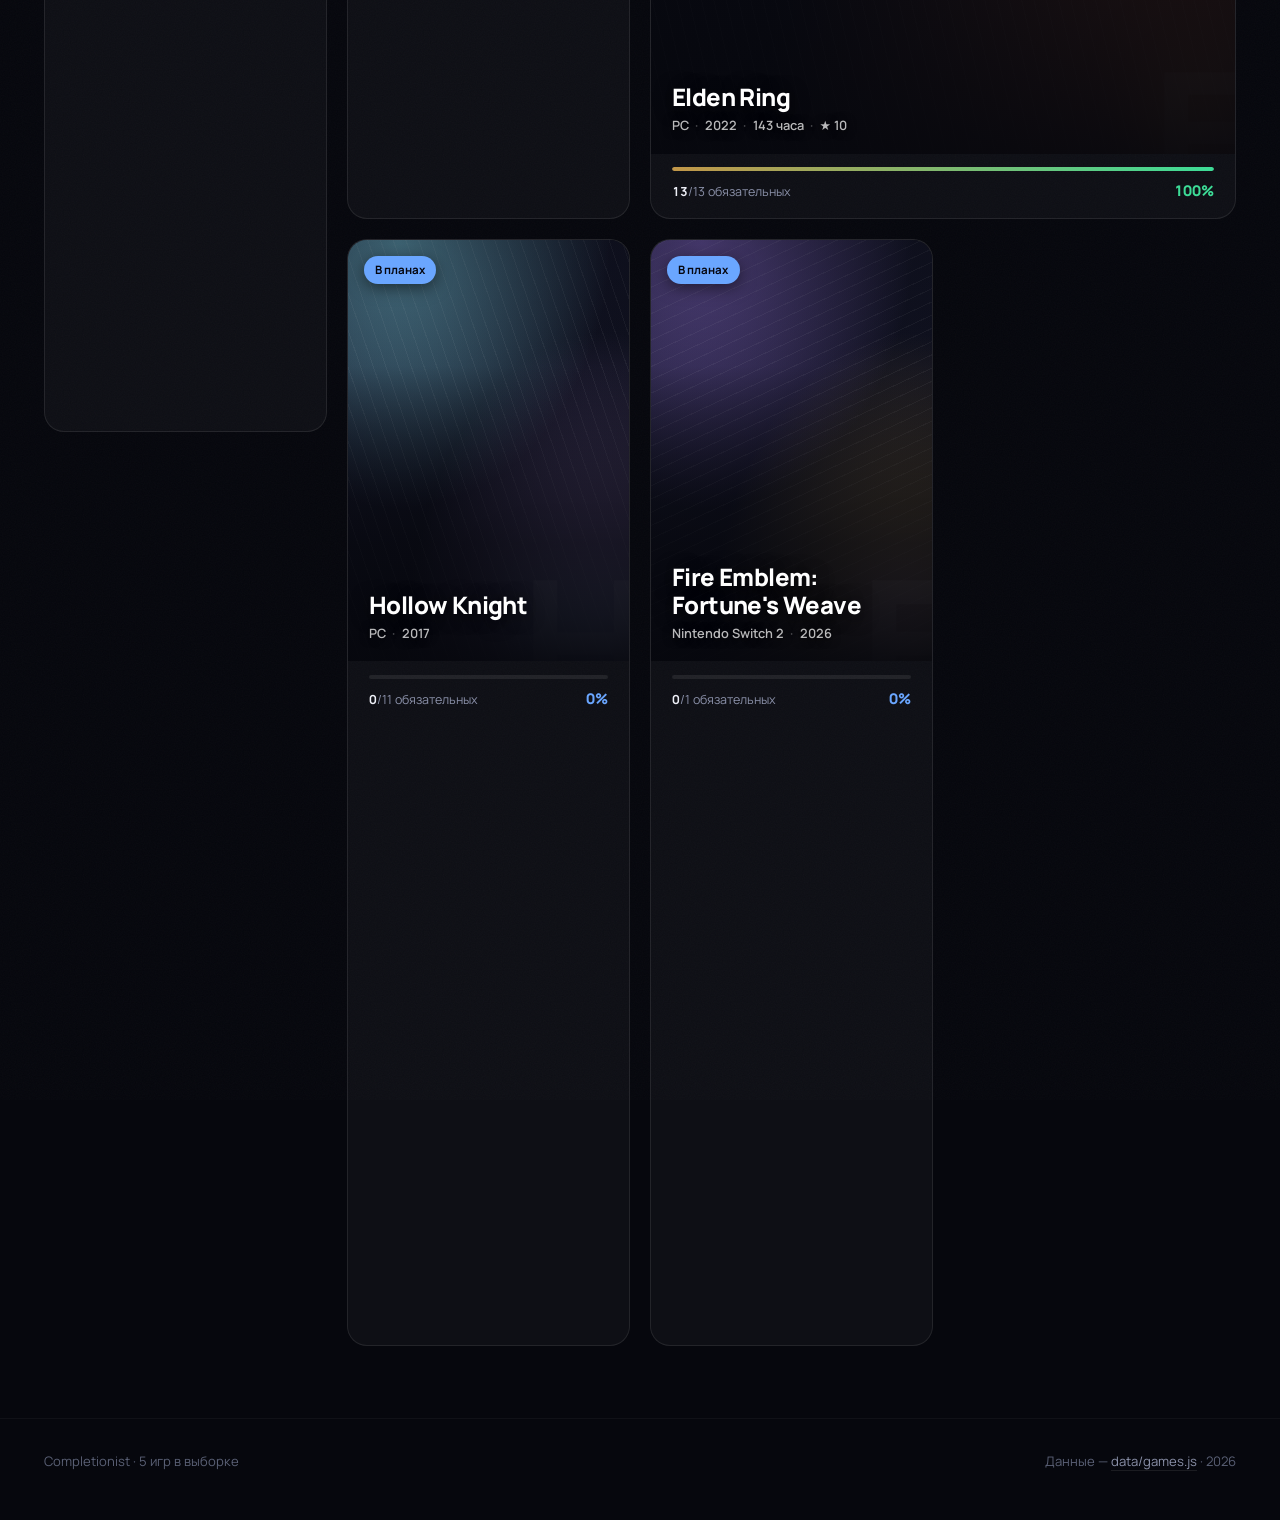
==== commit 492c6510: "Загрузочные переходы под каждую игру и новая композиция главной Переход с коллекции на игру больше н" ====
--- a/index.html
+++ b/index.html
@@ -14,6 +14,7 @@
 <link rel="stylesheet" href="https://fonts.googleapis.com/css2?family=Manrope:wght@400;500;600;700;800&display=swap">
 <link rel="stylesheet" href="assets/css/base.css">
 <link rel="stylesheet" href="assets/css/hub.css">
+<link rel="stylesheet" href="assets/css/boot.css">
 </head>
 <body>
 
@@ -42,6 +43,9 @@
 
 <main>
   <!-- ======================== Коллекция ======================== -->
+  <!-- Витрина: игра, которая идёт прямо сейчас -->
+  <section class="shell" data-stage></section>
+
   <section class="shell">
     <h1 class="sr-only">Коллекция игр</h1>
 
@@ -73,7 +77,7 @@
       </label>
     </div>
 
-    <div class="collection" data-collection></div>
+    <div class="mosaic" data-collection></div>
   </section>
 </main>
 
@@ -91,6 +95,7 @@
 
 <script src="data/games.js"></script>
 <script src="assets/js/core.js"></script>
+<script src="assets/js/boot.js"></script>
 <script src="assets/js/hub.js"></script>
 </body>
 </html>
--- a/assets/css/hub.css
+++ b/assets/css/hub.css
@@ -276,11 +276,160 @@
  *  ширину ячейки, с логотипом поверх.
  * --------------------------------------------------------- */
 
-.collection {
+/*  ---------- Витрина: текущая игра -------------------------
+ *  Кадр во всю ширину. Это не плитка — у неё своя композиция
+ *  и свой масштаб, чтобы было видно, что идёт прямо сейчас.
+ * --------------------------------------------------------- */
+
+.stage {
+  position: relative;
+  display: block;
+  margin-top: clamp(1.2rem, 3vw, 2rem);
+  aspect-ratio: 21 / 9;
+  min-height: 300px;
+  border-radius: 22px;
+  overflow: hidden;
+  text-decoration: none;
+  border: 1px solid var(--line);
+  transition: border-color 0.4s, box-shadow 0.5s var(--ease);
+}
+
+.stage:hover {
+  border-color: rgba(var(--card-rgb), 0.6);
+  box-shadow: 0 34px 80px -34px rgba(0, 0, 0, 0.9),
+              0 0 80px -26px rgba(var(--card-rgb), 0.55);
+}
+
+.stage__scene {
+  position: absolute;
+  inset: 0;
+  width: 100%;
+  height: 100%;
+  object-fit: cover;
+  object-position: 72% 32%;
+  transform: scale(1.02);
+  transition: transform 0.9s var(--ease);
+}
+
+.stage:hover .stage__scene { transform: scale(1.06); }
+
+.stage__scrim {
+  position: absolute;
+  inset: 0;
+  background:
+    linear-gradient(90deg, rgba(6, 7, 13, 0.95) 6%, rgba(6, 7, 13, 0.45) 46%, transparent 76%),
+    linear-gradient(180deg, transparent 40%, rgba(6, 7, 13, 0.85));
+}
+
+.stage__body {
+  position: absolute;
+  left: 0;
+  bottom: 0;
   display: grid;
-  grid-template-columns: repeat(auto-fill, minmax(255px, 1fr));
-  gap: clamp(1rem, 1.8vw, 1.6rem);
+  gap: 0.5rem;
+  max-width: min(560px, 76%);
+  padding: clamp(1.2rem, 3vw, 2.4rem);
+}
+
+.stage__kicker {
+  font-size: 0.72rem;
+  font-weight: 700;
+  letter-spacing: 0.2em;
+  text-transform: uppercase;
+  color: var(--card-status);
+}
+
+.stage__logo {
+  max-width: min(100%, 330px);
+  max-height: 92px;
+  object-fit: contain;
+  object-position: left bottom;
+  filter: drop-shadow(0 4px 22px rgba(0, 0, 0, 0.9));
+}
+
+.stage.has-logo .stage__title {
+  position: absolute;
+  width: 1px;
+  height: 1px;
+  overflow: hidden;
+  clip-path: inset(50%);
+}
+
+.stage__title {
+  font-size: clamp(1.8rem, 4vw, 2.8rem);
+  font-weight: 800;
+  letter-spacing: -0.03em;
+  line-height: 1.05;
+  color: #fff;
+}
+
+.stage__note {
+  max-width: 46ch;
+  font-size: 0.92rem;
+  color: rgba(255, 255, 255, 0.76);
+  text-shadow: 0 1px 10px rgba(0, 0, 0, 0.9);
+}
+
+.stage__meter {
+  display: flex;
+  align-items: center;
+  gap: 0.8rem;
+  margin-top: 0.3rem;
+}
+
+.stage__track {
+  flex: 1 1 auto;
+  max-width: 280px;
+  height: 5px;
+  background: rgba(255, 255, 255, 0.16);
+  border-radius: 999px;
+  overflow: hidden;
+}
+
+.stage__track i {
+  display: block;
+  height: 100%;
+  border-radius: 999px;
+  background: var(--card-status);
+  box-shadow: 0 0 14px var(--card-status);
+}
+
+.stage__nums {
+  flex: none;
+  font-size: 0.82rem;
+  font-weight: 700;
+  color: #fff;
+  font-variant-numeric: tabular-nums;
+}
+
+/*  ---------- Мозаика ---------------------------------------
+ *  Плитки разного размера: пройденные и текущие крупнее.
+ *  Сетка перестаёт быть однообразной таблицей.
+ * --------------------------------------------------------- */
+
+.mosaic {
+  display: grid;
+  grid-template-columns: repeat(auto-fill, minmax(230px, 1fr));
+  grid-auto-rows: 10px;
+  gap: clamp(0.9rem, 1.6vw, 1.4rem);
   padding-bottom: 4.5rem;
+}
+
+.poster[data-size='norm'] { grid-row: span 37; }
+.poster[data-size='tall'] { grid-row: span 44; }
+
+.poster[data-size='wide'] {
+  grid-column: span 2;
+  grid-row: span 37;
+}
+
+/* Широкая плитка показывает ландшафтный кадр, а не обрезок
+   вертикальной обложки. */
+.poster[data-size='wide'] .poster__frame { aspect-ratio: auto; flex: 1 1 auto; }
+.poster[data-size='wide'] .poster__scene { object-position: 70% 30%; }
+
+@media (max-width: 620px) {
+  .poster[data-size='wide'] { grid-column: span 1; }
 }
 
 .poster {
@@ -553,14 +702,16 @@
 /*  ---------- Адаптив --------------------------------------- */
 
 @media (max-width: 1100px) {
-  .collection { grid-template-columns: repeat(auto-fill, minmax(215px, 1fr)); }
+  .mosaic { grid-template-columns: repeat(auto-fill, minmax(200px, 1fr)); }
 }
 
 @media (max-width: 760px) {
   .topbar__inner { flex-wrap: wrap; }
   .ticker { margin-left: 0; width: 100%; padding-bottom: 0.3rem; }
   .ticker__cell:first-child { padding-left: 0; border-left: 0; }
-  .collection { grid-template-columns: repeat(2, 1fr); }
+  .mosaic { grid-template-columns: repeat(2, 1fr); }
+  .stage { aspect-ratio: 4 / 3; }
+  .stage__body { max-width: 100%; }
   .search { flex-basis: 100%; order: 10; }
   .poster__glyph { font-size: 8rem; }
 }
--- a/assets/css/boot.css
+++ b/assets/css/boot.css
@@ -0,0 +1,343 @@
+/*  ============================================================
+ *  BOOT — загрузочные экраны перехода на страницу игры
+ *  ============================================================
+ *  Разметку создаёт assets/js/boot.js. Каждая игра получает
+ *  свой класс boot--<код> и своё оформление: общего тут только
+ *  сам слой поверх страницы.
+ *  ============================================================ */
+
+.boot {
+  position: fixed;
+  inset: 0;
+  z-index: 9000;
+  overflow: hidden;
+  opacity: 0;
+  transition: opacity 0.22s ease;
+}
+
+.boot.is-on  { opacity: 1; }
+.boot.is-out { opacity: 0; transition: opacity 0.22s ease; }
+
+.boot__canvas {
+  position: absolute;
+  inset: 0;
+  width: 100%;
+  height: 100%;
+}
+
+/*  ==========================================================
+ *  CYBERPUNK 2077 — взлом сети
+ *  ========================================================== */
+
+.boot--cp { background: #07070a; }
+
+/* Жёлтая развёртка пробегает сверху вниз. */
+.boot-cp__sweep {
+  position: absolute;
+  inset: 0 0 auto;
+  height: 34%;
+  background: linear-gradient(180deg,
+    transparent, rgba(252, 238, 10, 0.16) 60%, rgba(252, 238, 10, 0.5));
+  animation: cpSweep 1.5s cubic-bezier(0.5, 0, 0.3, 1) forwards;
+}
+
+@keyframes cpSweep {
+  from { transform: translateY(-120%); }
+  to   { transform: translateY(420%); }
+}
+
+/* Глитч-полосы, рвущие экран. */
+.boot-cp__bars {
+  position: absolute;
+  inset: 0;
+  background:
+    linear-gradient(180deg, transparent 18%, rgba(0, 240, 255, 0.5) 18.4%, transparent 19%),
+    linear-gradient(180deg, transparent 47%, rgba(255, 0, 85, 0.45) 47.5%, transparent 48.2%),
+    linear-gradient(180deg, transparent 71%, rgba(252, 238, 10, 0.4) 71.4%, transparent 72%);
+  animation: cpBars 0.26s steps(2) infinite;
+}
+
+@keyframes cpBars {
+  0%   { transform: translateX(0);    opacity: 0.9; }
+  50%  { transform: translateX(-9px); opacity: 0.4; }
+  100% { transform: translateX(6px);  opacity: 0.85; }
+}
+
+.boot-cp__hud {
+  position: absolute;
+  left: clamp(20px, 7vw, 90px);
+  bottom: clamp(50px, 16vh, 140px);
+  font-family: 'Share Tech Mono', monospace;
+  color: #fcee0a;
+}
+
+.boot-cp__line {
+  font-size: 0.78rem;
+  letter-spacing: 0.3em;
+  color: #00f0ff;
+  animation: cpType 0.9s steps(22) forwards;
+  white-space: nowrap;
+  overflow: hidden;
+  width: 0;
+}
+
+@keyframes cpType { to { width: 24ch; } }
+
+.boot-cp__target {
+  margin-top: 0.4rem;
+  font-family: 'Rajdhani', sans-serif;
+  font-size: clamp(2rem, 7vw, 4.4rem);
+  font-weight: 700;
+  line-height: 1;
+  letter-spacing: -0.01em;
+  text-shadow: 3px 0 rgba(255, 0, 85, 0.75), -3px 0 rgba(0, 240, 255, 0.75);
+  animation: cpShift 0.34s steps(2) infinite;
+}
+
+@keyframes cpShift {
+  0%, 100% { transform: translateX(0); }
+  50%      { transform: translateX(-3px) skewX(-1.5deg); }
+}
+
+.boot-cp__pct {
+  margin-top: 0.3rem;
+  font-size: 1.1rem;
+  letter-spacing: 0.2em;
+  color: rgba(252, 238, 10, 0.75);
+}
+
+/*  ==========================================================
+ *  ELDEN RING — руна зажигается
+ *  ========================================================== */
+
+.boot--er {
+  background:
+    radial-gradient(60% 50% at 50% 50%, rgba(80, 48, 12, 0.5), transparent 70%),
+    #060402;
+}
+
+.boot-er__title {
+  position: absolute;
+  left: 0;
+  right: 0;
+  bottom: clamp(60px, 18vh, 150px);
+  text-align: center;
+}
+
+.boot-er__title span {
+  display: inline-block;
+  font-family: 'Cinzel', serif;
+  font-size: clamp(1.1rem, 3.4vw, 2rem);
+  font-weight: 700;
+  letter-spacing: 0.42em;
+  text-indent: 0.42em;
+  background: linear-gradient(176deg, #f3d99b 10%, #d4a44c 55%, #8a6420);
+  -webkit-background-clip: text;
+  background-clip: text;
+  color: transparent;
+  opacity: 0;
+  animation: erTitle 1.3s cubic-bezier(0.22, 1, 0.36, 1) 0.55s forwards;
+}
+
+@keyframes erTitle {
+  from { opacity: 0; letter-spacing: 0.9em; filter: blur(7px); }
+  to   { opacity: 1; letter-spacing: 0.42em; filter: none; }
+}
+
+/*  ==========================================================
+ *  HOLLOW KNIGHT — спуск в глубину
+ *  ========================================================== */
+
+.boot--hk {
+  background:
+    radial-gradient(70% 55% at 50% 42%, rgba(18, 38, 64, 0.85), transparent 72%),
+    #02050c;
+}
+
+.boot-hk__mask {
+  position: absolute;
+  left: 50%;
+  top: 44%;
+  width: clamp(90px, 15vw, 150px);
+  transform: translate(-50%, -50%) scale(0.75);
+  opacity: 0;
+  animation: hkMask 1.75s cubic-bezier(0.22, 1, 0.36, 1) forwards;
+}
+
+.boot-hk__mask svg { width: 100%; height: auto; }
+
+.boot-hk__mask path {
+  fill: #e6f3f8;
+  filter: drop-shadow(0 0 30px rgba(127, 212, 232, 0.8));
+}
+
+.boot-hk__mask .eye { fill: #02050c; }
+
+@keyframes hkMask {
+  0%   { opacity: 0; transform: translate(-50%, -50%) scale(0.72); }
+  55%  { opacity: 1; transform: translate(-50%, -50%) scale(1); }
+  100% { opacity: 0.9; transform: translate(-50%, -54%) scale(1.06); }
+}
+
+.boot-hk__name {
+  position: absolute;
+  left: 0;
+  right: 0;
+  bottom: clamp(60px, 18vh, 140px);
+  text-align: center;
+  font-family: 'Cormorant Garamond', Georgia, serif;
+  font-size: clamp(1.3rem, 4vw, 2.3rem);
+  font-weight: 300;
+  letter-spacing: 0.24em;
+  color: #e6f3f8;
+  opacity: 0;
+  animation: hkName 1.4s ease 0.5s forwards;
+}
+
+@keyframes hkName {
+  from { opacity: 0; transform: translateY(14px); }
+  to   { opacity: 0.85; transform: none; }
+}
+
+/*  ==========================================================
+ *  STARFIELD — выход на орбиту
+ *  ========================================================== */
+
+.boot--sf {
+  background:
+    radial-gradient(60% 50% at 50% 50%, rgba(22, 30, 44, 0.9), transparent 70%),
+    #06080c;
+}
+
+.boot-sf__hud {
+  position: absolute;
+  left: 50%;
+  bottom: clamp(50px, 16vh, 130px);
+  transform: translateX(-50%);
+  text-align: center;
+  font-family: 'IBM Plex Mono', monospace;
+}
+
+.boot-sf__id {
+  font-size: 0.68rem;
+  letter-spacing: 0.34em;
+  color: #9fb4c7;
+  opacity: 0;
+  animation: sfIn 0.8s ease 0.25s forwards;
+}
+
+.boot-sf__readout {
+  margin-top: 0.45rem;
+  font-size: 2.1rem;
+  font-weight: 500;
+  color: #ff7a3d;
+  font-variant-numeric: tabular-nums;
+  opacity: 0;
+  animation: sfIn 0.8s ease 0.45s forwards;
+}
+
+.boot-sf__readout span {
+  font-size: 0.32em;
+  letter-spacing: 0.3em;
+  color: #47535f;
+}
+
+@keyframes sfIn {
+  from { opacity: 0; transform: translateY(8px); }
+  to   { opacity: 1; transform: none; }
+}
+
+/*  ==========================================================
+ *  FIRE EMBLEM — полотно ткётся (единственная светлая сцена)
+ *  ========================================================== */
+
+.boot--fe {
+  background:
+    radial-gradient(70% 60% at 50% 40%, rgba(143, 111, 214, 0.22), transparent 70%),
+    #f4efe4;
+}
+
+.boot-fe__sigil {
+  position: absolute;
+  left: 50%;
+  top: 46%;
+  width: clamp(80px, 12vw, 130px);
+  transform: translate(-50%, -50%);
+}
+
+.boot-fe__sigil svg { width: 100%; height: auto; overflow: visible; }
+
+.boot-fe__sigil rect {
+  fill: none;
+  stroke: #5b4a9e;
+  stroke-width: 2;
+  stroke-dasharray: 224;
+  stroke-dashoffset: 224;
+  animation: feDraw 1.3s cubic-bezier(0.22, 1, 0.36, 1) 0.2s forwards;
+}
+
+.boot-fe__sigil circle {
+  fill: #e0b457;
+  opacity: 0;
+  animation: feGem 0.9s cubic-bezier(0.34, 1.6, 0.64, 1) 1s forwards;
+}
+
+@keyframes feDraw { to { stroke-dashoffset: 0; } }
+
+@keyframes feGem {
+  from { opacity: 0; transform-origin: center; }
+  to   { opacity: 1; }
+}
+
+.boot-fe__name {
+  position: absolute;
+  left: 0;
+  right: 0;
+  bottom: clamp(60px, 18vh, 140px);
+  text-align: center;
+  font-family: 'Marcellus SC', serif;
+  font-size: clamp(1.1rem, 3.4vw, 1.9rem);
+  letter-spacing: 0.2em;
+  color: #2a2140;
+  opacity: 0;
+  animation: feName 1.1s ease 0.75s forwards;
+}
+
+@keyframes feName {
+  from { opacity: 0; letter-spacing: 0.5em; }
+  to   { opacity: 1; letter-spacing: 0.2em; }
+}
+
+/*  ==========================================================
+ *  Запасной вариант
+ *  ========================================================== */
+
+.boot--plain {
+  display: grid;
+  place-items: center;
+  background: #06070d;
+}
+
+.boot-plain__name {
+  font-family: 'Manrope', system-ui, sans-serif;
+  font-size: clamp(1.4rem, 5vw, 2.6rem);
+  font-weight: 800;
+  letter-spacing: -0.02em;
+  color: var(--accent, #fff);
+  animation: hkName 0.7s ease forwards;
+}
+
+/*  ==========================================================
+ *  Прибытие: страница игры проявляется, а не возникает резко
+ *  ========================================================== */
+
+@media (prefers-reduced-motion: no-preference) {
+  body.arrive {
+    animation: arrive 0.6s cubic-bezier(0.22, 1, 0.36, 1) both;
+  }
+}
+
+@keyframes arrive {
+  from { opacity: 0; transform: scale(1.015); }
+  to   { opacity: 1; transform: none; }
+}
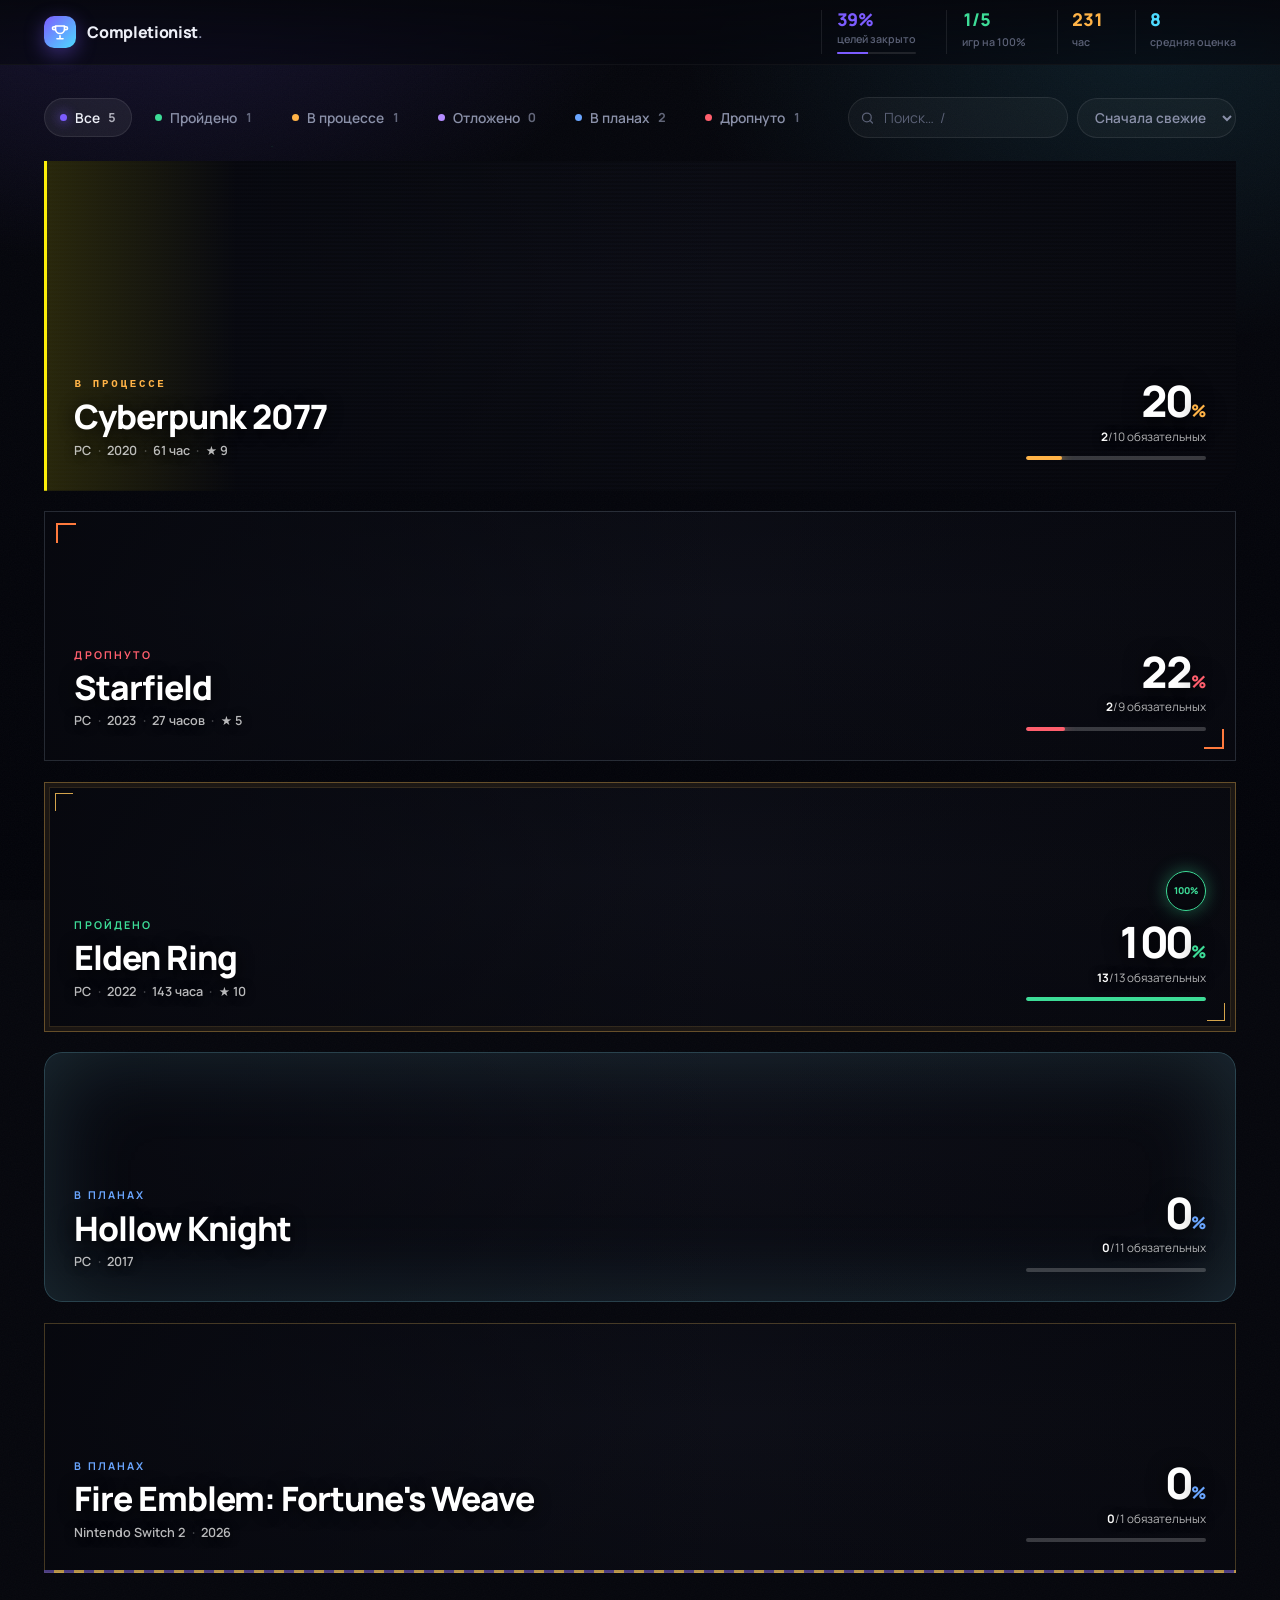
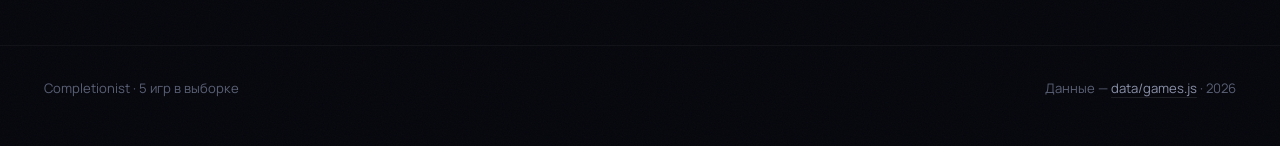
==== commit 9619309f: "Вертикальная полка, фурнитура под каждую игру, фикс перехода Баг перехода: слой гасился ДО навигации" ====
--- a/index.html
+++ b/index.html
@@ -43,9 +43,6 @@
 
 <main>
   <!-- ======================== Коллекция ======================== -->
-  <!-- Витрина: игра, которая идёт прямо сейчас -->
-  <section class="shell" data-stage></section>
-
   <section class="shell">
     <h1 class="sr-only">Коллекция игр</h1>
 
@@ -77,7 +74,7 @@
       </label>
     </div>
 
-    <div class="mosaic" data-collection></div>
+    <div class="shelf" data-collection></div>
   </section>
 </main>
 
--- a/assets/css/hub.css
+++ b/assets/css/hub.css
@@ -1,5 +1,8 @@
 /*  ============================================================
- *  HUB — коллекция. Игры занимают экран, статистика — полоску.
+ *  HUB — вертикальный список игр
+ *  ============================================================
+ *  Одна игра — одна длинная полоса во всю ширину с широким
+ *  артом. Статистика свёрнута в шапку и занимает минимум места.
  *  ============================================================ */
 
 :root {
@@ -22,9 +25,8 @@
   --st-planned:     #6aa6ff;
   --st-dropped:     #ff5f6d;
 
-  --radius: 20px;
-  --shell:  1480px;
-  --ease:   cubic-bezier(0.22, 1, 0.36, 1);
+  --shell: 1420px;
+  --ease:  cubic-bezier(0.22, 1, 0.36, 1);
 }
 
 body {
@@ -45,20 +47,19 @@
   position: absolute;
   inset: 0;
   background:
-    radial-gradient(900px 560px at 10% -8%, rgba(124, 92, 255, 0.2), transparent 60%),
-    radial-gradient(760px 500px at 90% 4%,  rgba(77, 219, 255, 0.12), transparent 62%),
-    radial-gradient(1100px 760px at 50% 110%, rgba(61, 220, 151, 0.09), transparent 60%),
+    radial-gradient(900px 560px at 10% -8%, rgba(124, 92, 255, 0.18), transparent 60%),
+    radial-gradient(760px 500px at 90% 4%,  rgba(77, 219, 255, 0.1), transparent 62%),
     linear-gradient(180deg, var(--bg) 0%, var(--bg-deep) 100%);
 }
 
-#stars { position: fixed; inset: 0; z-index: 1; pointer-events: none; opacity: 0.8; }
+#stars { position: fixed; inset: 0; z-index: 1; pointer-events: none; opacity: 0.7; }
 
 .grain {
   position: fixed;
   inset: -200%;
   z-index: 2;
   pointer-events: none;
-  opacity: 0.03;
+  opacity: 0.028;
   background-image: url("data:image/svg+xml,%3Csvg xmlns='http://www.w3.org/2000/svg' width='180' height='180'%3E%3Cfilter id='n'%3E%3CfeTurbulence type='fractalNoise' baseFrequency='0.85' numOctaves='3'/%3E%3C/filter%3E%3Crect width='180' height='180' filter='url(%23n)'/%3E%3C/svg%3E");
   animation: grain 7s steps(6) infinite;
 }
@@ -81,10 +82,7 @@
   padding: 0 clamp(16px, 3.5vw, 44px);
 }
 
-/*  ---------- Шапка со статистикой --------------------------
- *  Вся сводка — одной строкой в topbar. Она не должна
- *  занимать первый экран вместо игр.
- * --------------------------------------------------------- */
+/*  ---------- Шапка со статистикой -------------------------- */
 
 .topbar {
   position: sticky;
@@ -99,7 +97,7 @@
   display: flex;
   align-items: center;
   gap: clamp(1rem, 3vw, 2.5rem);
-  min-height: 66px;
+  min-height: 64px;
   padding-block: 0.5rem;
 }
 
@@ -116,15 +114,15 @@
 .brand__mark {
   display: grid;
   place-items: center;
-  width: 34px;
-  height: 34px;
+  width: 32px;
+  height: 32px;
   border-radius: 10px;
   background: linear-gradient(135deg, var(--brand), var(--brand-2));
   box-shadow: 0 6px 20px rgba(124, 92, 255, 0.4);
 }
 
-.brand__mark svg { width: 19px; height: 19px; }
-.brand__text { font-size: 1.02rem; }
+.brand__mark svg { width: 18px; height: 18px; }
+.brand__text { font-size: 1rem; }
 .brand__text span { color: var(--muted); font-weight: 600; }
 
 .ticker {
@@ -146,7 +144,7 @@
 }
 
 .ticker__value {
-  font-size: 1.12rem;
+  font-size: 1.1rem;
   font-weight: 800;
   line-height: 1.1;
   letter-spacing: -0.02em;
@@ -155,9 +153,8 @@
 }
 
 .ticker__label {
-  font-size: 0.68rem;
+  font-size: 0.67rem;
   font-weight: 600;
-  letter-spacing: 0.04em;
   color: var(--faint);
   white-space: nowrap;
 }
@@ -171,12 +168,7 @@
   overflow: hidden;
 }
 
-.ticker__bar i {
-  display: block;
-  height: 100%;
-  background: var(--tc);
-  box-shadow: 0 0 8px var(--tc);
-}
+.ticker__bar i { display: block; height: 100%; background: var(--tc); }
 
 /*  ---------- Панель фильтров ------------------------------- */
 
@@ -185,7 +177,7 @@
   flex-wrap: wrap;
   align-items: center;
   gap: 0.6rem;
-  margin: clamp(1.4rem, 3vw, 2.2rem) 0 clamp(1.1rem, 2.4vw, 1.6rem);
+  margin: clamp(1.3rem, 3vw, 2rem) 0 clamp(1rem, 2vw, 1.4rem);
 }
 
 .filters { display: flex; flex-wrap: wrap; gap: 0.4rem; }
@@ -271,83 +263,104 @@
 
 .sort option { background: #12141f; color: var(--text); }
 
-/*  ---------- Полка постеров --------------------------------
- *  Карточка строится вокруг кадра из игры: крупно, во всю
- *  ширину ячейки, с логотипом поверх.
- * --------------------------------------------------------- */
-
-/*  ---------- Витрина: текущая игра -------------------------
- *  Кадр во всю ширину. Это не плитка — у неё своя композиция
- *  и свой масштаб, чтобы было видно, что идёт прямо сейчас.
- * --------------------------------------------------------- */
-
-.stage {
+/*  ============================================================
+ *  ПОЛКА: вертикальный список длинных баннеров
+ *  ============================================================ */
+
+.shelf {
+  display: grid;
+  gap: clamp(0.8rem, 1.6vw, 1.3rem);
+  padding-bottom: 4.5rem;
+}
+
+.band {
+  --px: 0px;
   position: relative;
-  display: block;
-  margin-top: clamp(1.2rem, 3vw, 2rem);
-  aspect-ratio: 21 / 9;
-  min-height: 300px;
-  border-radius: 22px;
+  display: grid;
+  grid-template-columns: minmax(0, 1fr) auto;
+  align-items: end;
+  height: clamp(185px, 21vw, 250px);
   overflow: hidden;
   text-decoration: none;
-  border: 1px solid var(--line);
-  transition: border-color 0.4s, box-shadow 0.5s var(--ease);
-}
-
-.stage:hover {
-  border-color: rgba(var(--card-rgb), 0.6);
-  box-shadow: 0 34px 80px -34px rgba(0, 0, 0, 0.9),
-              0 0 80px -26px rgba(var(--card-rgb), 0.55);
-}
-
-.stage__scene {
+  background: linear-gradient(110deg, #12141f, #0a0b12);
+  transition: box-shadow 0.45s var(--ease), transform 0.45s var(--ease);
+}
+
+/* Текущая игра выше остальных — её видно первой. */
+.band[data-status='in-progress'] { height: clamp(240px, 28vw, 330px); }
+
+.band:hover {
+  transform: translateY(-2px);
+  box-shadow: 0 26px 60px -26px rgba(0, 0, 0, 0.9),
+              0 0 70px -22px rgba(var(--card-rgb), 0.5);
+}
+
+.band.reveal { opacity: 0; transform: translateY(18px); }
+
+.band.reveal.is-in {
+  opacity: 1;
+  transform: none;
+  transition: opacity 0.6s var(--ease), transform 0.7s var(--ease);
+}
+
+.band__art {
   position: absolute;
   inset: 0;
   width: 100%;
   height: 100%;
   object-fit: cover;
-  object-position: 72% 32%;
-  transform: scale(1.02);
-  transition: transform 0.9s var(--ease);
-}
-
-.stage:hover .stage__scene { transform: scale(1.06); }
-
-.stage__scrim {
+  object-position: var(--crop, 60% 34%);
+  opacity: 0;
+  transform: translate3d(var(--px), 0, 0) scale(1.04);
+  transition: opacity 0.7s var(--ease), transform 0.5s var(--ease);
+}
+
+.band.has-art .band__art { opacity: 1; }
+
+.band.has-art:hover .band__art {
+  transform: translate3d(var(--px), 0, 0) scale(1.08);
+}
+
+.band__scrim {
   position: absolute;
   inset: 0;
   background:
-    linear-gradient(90deg, rgba(6, 7, 13, 0.95) 6%, rgba(6, 7, 13, 0.45) 46%, transparent 76%),
-    linear-gradient(180deg, transparent 40%, rgba(6, 7, 13, 0.85));
-}
-
-.stage__body {
-  position: absolute;
-  left: 0;
-  bottom: 0;
-  display: grid;
-  gap: 0.5rem;
-  max-width: min(560px, 76%);
-  padding: clamp(1.2rem, 3vw, 2.4rem);
-}
-
-.stage__kicker {
-  font-size: 0.72rem;
+    linear-gradient(90deg, rgba(6, 7, 13, 0.9) 0%, rgba(6, 7, 13, 0.42) 34%,
+      rgba(6, 7, 13, 0) 58%, rgba(6, 7, 13, 0.35) 100%),
+    linear-gradient(180deg, rgba(6, 7, 13, 0.3), transparent 38%,
+      rgba(6, 7, 13, 0.45) 100%);
+}
+
+/* Декоративная кромка — у каждой игры своя, см. скины ниже. */
+.band__edge { position: absolute; inset: 0; pointer-events: none; }
+
+.band__body {
+  position: relative;
+  z-index: 2;
+  display: grid;
+  gap: 0.35rem;
+  align-content: end;
+  min-width: 0;
+  padding: clamp(1.1rem, 2.4vw, 1.9rem);
+}
+
+.band__status {
+  font-size: 0.67rem;
   font-weight: 700;
   letter-spacing: 0.2em;
   text-transform: uppercase;
   color: var(--card-status);
 }
 
-.stage__logo {
-  max-width: min(100%, 330px);
-  max-height: 92px;
+.band__logo {
+  max-width: min(100%, 290px);
+  max-height: 72px;
   object-fit: contain;
   object-position: left bottom;
-  filter: drop-shadow(0 4px 22px rgba(0, 0, 0, 0.9));
-}
-
-.stage.has-logo .stage__title {
+  filter: drop-shadow(0 4px 20px rgba(0, 0, 0, 0.95));
+}
+
+.band.has-logo .band__title {
   position: absolute;
   width: 1px;
   height: 1px;
@@ -355,309 +368,193 @@
   clip-path: inset(50%);
 }
 
-.stage__title {
-  font-size: clamp(1.8rem, 4vw, 2.8rem);
+.band__title {
+  font-size: clamp(1.4rem, 2.8vw, 2.1rem);
   font-weight: 800;
   letter-spacing: -0.03em;
-  line-height: 1.05;
+  line-height: 1.1;
   color: #fff;
-}
-
-.stage__note {
-  max-width: 46ch;
-  font-size: 0.92rem;
-  color: rgba(255, 255, 255, 0.76);
+  text-shadow: 0 2px 16px rgba(0, 0, 0, 0.9);
+}
+
+.band__meta {
+  display: flex;
+  flex-wrap: wrap;
+  gap: 0.4rem;
+  font-size: 0.79rem;
+  font-weight: 600;
+  color: rgba(255, 255, 255, 0.72);
   text-shadow: 0 1px 10px rgba(0, 0, 0, 0.9);
 }
 
-.stage__meter {
-  display: flex;
-  align-items: center;
-  gap: 0.8rem;
+.band__meta i { font-style: normal; opacity: 0.4; }
+
+/* --- Правая колонка с прогрессом --- */
+
+.band__side {
+  position: relative;
+  z-index: 2;
+  display: grid;
+  justify-items: end;
+  align-content: end;
+  gap: 0.35rem;
+  padding: clamp(1.1rem, 2.4vw, 1.9rem);
+  text-align: right;
+  white-space: nowrap;
+}
+
+.band__pct {
+  font-size: clamp(1.8rem, 3.6vw, 2.7rem);
+  font-weight: 800;
+  line-height: 1;
+  letter-spacing: -0.04em;
+  color: #fff;
+  font-variant-numeric: tabular-nums;
+  text-shadow: 0 2px 20px rgba(0, 0, 0, 0.9);
+}
+
+.band__pct i { font-style: normal; font-size: 0.4em; color: var(--card-status); }
+
+.band__count {
+  font-size: 0.73rem;
+  color: rgba(255, 255, 255, 0.7);
+  text-shadow: 0 1px 10px rgba(0, 0, 0, 0.9);
+}
+
+.band__count b { color: #fff; }
+
+.band__track {
+  display: block;
+  width: clamp(110px, 15vw, 180px);
+  height: 4px;
   margin-top: 0.3rem;
-}
-
-.stage__track {
-  flex: 1 1 auto;
-  max-width: 280px;
-  height: 5px;
-  background: rgba(255, 255, 255, 0.16);
+  background: rgba(255, 255, 255, 0.2);
   border-radius: 999px;
   overflow: hidden;
 }
 
-.stage__track i {
+.band__track i {
   display: block;
+  width: 0;
   height: 100%;
   border-radius: 999px;
   background: var(--card-status);
-  box-shadow: 0 0 14px var(--card-status);
-}
-
-.stage__nums {
-  flex: none;
-  font-size: 0.82rem;
-  font-weight: 700;
-  color: #fff;
-  font-variant-numeric: tabular-nums;
-}
-
-/*  ---------- Мозаика ---------------------------------------
- *  Плитки разного размера: пройденные и текущие крупнее.
- *  Сетка перестаёт быть однообразной таблицей.
- * --------------------------------------------------------- */
-
-.mosaic {
-  display: grid;
-  grid-template-columns: repeat(auto-fill, minmax(230px, 1fr));
-  grid-auto-rows: 10px;
-  gap: clamp(0.9rem, 1.6vw, 1.4rem);
-  padding-bottom: 4.5rem;
-}
-
-.poster[data-size='norm'] { grid-row: span 37; }
-.poster[data-size='tall'] { grid-row: span 44; }
-
-.poster[data-size='wide'] {
-  grid-column: span 2;
-  grid-row: span 37;
-}
-
-/* Широкая плитка показывает ландшафтный кадр, а не обрезок
-   вертикальной обложки. */
-.poster[data-size='wide'] .poster__frame { aspect-ratio: auto; flex: 1 1 auto; }
-.poster[data-size='wide'] .poster__scene { object-position: 70% 30%; }
-
-@media (max-width: 620px) {
-  .poster[data-size='wide'] { grid-column: span 1; }
-}
-
-.poster {
-  --px: 0px;
-  --py: 0px;
-  position: relative;
-  display: flex;
-  flex-direction: column;
-  border-radius: var(--radius);
-  overflow: hidden;
-  text-decoration: none;
-  background: var(--surface);
-  border: 1px solid var(--line);
-  transition: border-color 0.4s, box-shadow 0.5s var(--ease),
-              transform 0.5s var(--ease);
-}
-
-.poster:hover {
-  transform: translateY(-4px);
-  border-color: rgba(var(--card-rgb), 0.55);
-  box-shadow:
-    0 30px 60px -24px rgba(0, 0, 0, 0.9),
-    0 0 60px -18px rgba(var(--card-rgb), 0.5);
-}
-
-.poster.reveal { opacity: 0; transform: translateY(26px); }
-
-.poster.reveal.is-in {
-  opacity: 1;
-  transform: none;
-  transition: opacity 0.65s var(--ease), transform 0.75s var(--ease);
-}
-
-/* --- Кадр --- */
-
-.poster__frame {
-  position: relative;
-  aspect-ratio: 2 / 3;
-  overflow: hidden;
+  box-shadow: 0 0 12px var(--card-status);
+  transition: width 1.1s var(--ease);
+}
+
+.band__seal {
+  display: grid;
+  place-items: center;
+  width: 40px;
+  height: 40px;
+  margin-bottom: 0.2rem;
+  font-size: 0.59rem;
+  font-weight: 800;
+  color: var(--st-completed);
+  border: 1.5px solid var(--st-completed);
+  border-radius: 50%;
+  background: rgba(6, 7, 13, 0.6);
+  box-shadow: 0 0 18px rgba(61, 220, 151, 0.4);
+}
+
+/*  ============================================================
+ *  СКИНЫ ПОЛОС — форма и подсветка под конкретную игру
+ *  ============================================================ */
+
+/* --- Cyberpunk: срезанный угол, жёлтая засечка, развёртка --- */
+.band[data-skin='cyberpunk-2077'] {
+  clip-path: polygon(0 0, 100% 0, 100% calc(100% - 24px),
+                     calc(100% - 24px) 100%, 0 100%);
+}
+
+.band[data-skin='cyberpunk-2077'] .band__edge {
+  border-left: 3px solid #fcee0a;
   background:
-    radial-gradient(130% 110% at 18% 0%, rgba(var(--card-rgb), 0.6), transparent 58%),
-    radial-gradient(120% 130% at 92% 100%, rgba(var(--card-alt-rgb), 0.45), transparent 60%),
-    linear-gradient(145deg, #15172a, #0a0b14);
-}
-
-/* Штриховка — запасной арт, у каждой игры свой угол. */
-.poster__frame::before {
+    linear-gradient(90deg, rgba(252, 238, 10, 0.14), transparent 16%),
+    repeating-linear-gradient(180deg, rgba(0, 0, 0, 0.2) 0 2px, transparent 2px 4px);
+}
+
+.band[data-skin='cyberpunk-2077'] { --crop: 72% 28%; }
+
+.band[data-skin='cyberpunk-2077'] .band__status {
+  font-family: 'Share Tech Mono', monospace;
+  letter-spacing: 0.26em;
+}
+
+/* --- Elden Ring: золотая двойная рамка с угловыми засечками --- */
+.band[data-skin='elden-ring'] { --crop: 52% 38%; }
+
+.band[data-skin='elden-ring'] .band__edge {
+  box-shadow: inset 0 0 0 1px rgba(212, 164, 76, 0.4),
+              inset 0 0 0 5px rgba(6, 7, 13, 0.5),
+              inset 0 0 0 6px rgba(212, 164, 76, 0.2);
+}
+
+.band[data-skin='elden-ring'] .band__edge::before,
+.band[data-skin='elden-ring'] .band__edge::after {
   content: '';
   position: absolute;
-  inset: -30%;
-  background: repeating-linear-gradient(
-    var(--card-angle, 115deg),
-    rgba(255, 255, 255, 0.05) 0 1px, transparent 1px 12px);
-  transition: opacity 0.5s var(--ease);
-}
-
-.poster.has-scene .poster__frame::before { opacity: 0; }
-
-.poster__scene {
+  width: 18px;
+  height: 18px;
+  border: 1px solid #d4a44c;
+}
+
+.band[data-skin='elden-ring'] .band__edge::before {
+  left: 11px;
+  top: 11px;
+  border-width: 1px 0 0 1px;
+}
+
+.band[data-skin='elden-ring'] .band__edge::after {
+  right: 11px;
+  bottom: 11px;
+  border-width: 0 1px 1px 0;
+}
+
+/* --- Hollow Knight: мягкая форма и свечение из глубины --- */
+.band[data-skin='hollow-knight'] { border-radius: 18px; --crop: 62% 36%; }
+
+.band[data-skin='hollow-knight'] .band__edge {
+  border-radius: 18px;
+  box-shadow: inset 0 0 90px rgba(127, 212, 232, 0.18),
+              inset 0 0 0 1px rgba(127, 212, 232, 0.2);
+}
+
+/* --- Starfield: технические скобки по углам --- */
+.band[data-skin='starfield'] { --crop: 54% 44%; }
+
+.band[data-skin='starfield'] .band__edge {
+  box-shadow: inset 0 0 0 1px rgba(159, 180, 199, 0.2);
+  background-image:
+    linear-gradient(#ff7a3d, #ff7a3d), linear-gradient(#ff7a3d, #ff7a3d),
+    linear-gradient(#ff7a3d, #ff7a3d), linear-gradient(#ff7a3d, #ff7a3d);
+  background-repeat: no-repeat;
+  background-size: 20px 2px, 2px 20px, 20px 2px, 2px 20px;
+  background-position:
+    12px 12px, 12px 12px,
+    calc(100% - 12px) calc(100% - 12px), calc(100% - 12px) calc(100% - 12px);
+}
+
+/* --- Fire Emblem: витая кромка как у тканого полотна --- */
+.band[data-skin='fire-emblem-fortunes-weave'] { --crop: 50% 42%; }
+
+.band[data-skin='fire-emblem-fortunes-weave'] .band__edge {
+  box-shadow: inset 0 0 0 1px rgba(224, 180, 87, 0.28);
+}
+
+.band[data-skin='fire-emblem-fortunes-weave'] .band__edge::before {
+  content: '';
   position: absolute;
-  inset: -3%;
-  width: 106%;
-  height: 106%;
-  object-fit: cover;
-  opacity: 0;
-  transform: translate3d(var(--px), var(--py), 0) scale(1.02);
-  transition: opacity 0.8s var(--ease), transform 0.5s var(--ease);
-}
-
-.poster.has-scene .poster__scene { opacity: 1; }
-.poster.has-scene:hover .poster__scene { transform: translate3d(var(--px), var(--py), 0) scale(1.08); }
-
-.poster__scrim {
-  position: absolute;
-  inset: 0;
-  background: linear-gradient(
-    180deg,
-    rgba(6, 7, 13, 0.3) 0%,
-    rgba(6, 7, 13, 0.05) 30%,
-    rgba(6, 7, 13, 0.72) 72%,
-    rgba(6, 7, 13, 0.95) 100%);
-}
-
-/* Монограмма — единственный арт, если кадра нет. */
-.poster__glyph {
-  position: absolute;
-  right: -0.06em;
-  bottom: -0.28em;
-  font-size: 11rem;
-  font-weight: 800;
-  line-height: 0.8;
-  letter-spacing: -0.06em;
-  color: rgba(255, 255, 255, 0.1);
-  text-shadow: 0 0 70px rgba(var(--card-rgb), 0.55);
-  user-select: none;
-  transition: opacity 0.5s;
-}
-
-.poster.has-scene .poster__glyph { opacity: 0; }
-
-/* --- Плашка с названием --- */
-
-.poster__plate {
-  position: absolute;
-  left: 0;
-  right: 0;
-  bottom: 0;
-  display: grid;
-  gap: 0.35rem;
-  padding: 1.1rem 1.3rem;
-}
-
-.poster__logo {
-  max-width: min(74%, 290px);
-  max-height: 84px;
-  object-fit: contain;
-  object-position: left bottom;
-  filter: drop-shadow(0 4px 20px rgba(0, 0, 0, 0.9));
-}
-
-/* Обложка уже содержит название — текстовый заголовок прячем,
-   но оставляем в разметке для скринридеров и поиска. */
-.poster.has-scene .poster__plate[data-has-art] .poster__title,
-.poster.has-logo .poster__title {
-  position: absolute;
-  width: 1px;
-  height: 1px;
-  overflow: hidden;
-  clip-path: inset(50%);
-}
-
-.poster__title {
-  font-size: 1.5rem;
-  font-weight: 800;
-  letter-spacing: -0.025em;
-  line-height: 1.15;
-  color: #fff;
-  text-shadow: 0 2px 18px rgba(0, 0, 0, 0.85);
-}
-
-.poster__meta {
-  display: flex;
-  flex-wrap: wrap;
-  gap: 0.4rem;
-  font-size: 0.8rem;
-  font-weight: 600;
-  color: rgba(255, 255, 255, 0.72);
-  text-shadow: 0 1px 10px rgba(0, 0, 0, 0.9);
-}
-
-.poster__meta i { font-style: normal; opacity: 0.4; }
-
-/* --- Значки --- */
-
-.poster__status {
-  position: absolute;
-  left: 1rem;
-  top: 1rem;
-  padding: 0.3rem 0.7rem;
-  font-size: 0.72rem;
-  font-weight: 700;
-  color: #060710;
-  background: var(--card-status);
-  border-radius: 999px;
-  box-shadow: 0 4px 16px rgba(0, 0, 0, 0.5);
-}
-
-.poster__seal {
-  position: absolute;
-  right: 1rem;
-  top: 1rem;
-  display: grid;
-  place-items: center;
-  width: 46px;
-  height: 46px;
-  font-size: 0.64rem;
-  font-weight: 800;
-  color: var(--st-completed);
-  background: rgba(6, 7, 13, 0.72);
-  border: 1.5px solid var(--st-completed);
-  border-radius: 50%;
-  backdrop-filter: blur(4px);
-  box-shadow: 0 0 20px rgba(61, 220, 151, 0.4);
-}
-
-/* --- Подвал карточки --- */
-
-.poster__foot { padding: 0.85rem 1.3rem 1rem; }
-
-.poster__track {
-  height: 4px;
-  background: rgba(255, 255, 255, 0.08);
-  border-radius: 999px;
-  overflow: hidden;
-}
-
-.poster__fill {
-  height: 100%;
-  width: 0;
-  border-radius: 999px;
-  background: linear-gradient(90deg, rgba(var(--card-rgb), 0.9), var(--card-status));
-  box-shadow: 0 0 12px rgba(var(--card-rgb), 0.75);
-  transition: width 1.1s var(--ease);
-}
-
-.poster__nums {
-  display: flex;
-  align-items: baseline;
-  justify-content: space-between;
-  gap: 1rem;
-  margin-top: 0.5rem;
-  font-size: 0.78rem;
-  color: var(--muted);
-}
-
-.poster__nums b { color: var(--text); font-variant-numeric: tabular-nums; }
-
-.poster__pct {
-  font-size: 0.92rem;
-  font-weight: 800;
-  color: var(--card-status);
-  font-variant-numeric: tabular-nums;
+  inset: auto 0 0 0;
+  height: 3px;
+  background: repeating-linear-gradient(90deg, #5b4a9e 0 10px, #e0b457 10px 20px);
+  opacity: 0.8;
 }
 
 /*  ---------- Пустое состояние ------------------------------ */
 
 .empty {
-  grid-column: 1 / -1;
   display: grid;
   place-items: center;
   gap: 0.6rem;
@@ -665,7 +562,7 @@
   text-align: center;
   background: var(--surface);
   border: 1px dashed var(--line);
-  border-radius: var(--radius);
+  border-radius: 18px;
 }
 
 .empty svg { width: 38px; height: 38px; color: var(--faint); }
@@ -701,23 +598,25 @@
 
 /*  ---------- Адаптив --------------------------------------- */
 
-@media (max-width: 1100px) {
-  .mosaic { grid-template-columns: repeat(auto-fill, minmax(200px, 1fr)); }
-}
-
 @media (max-width: 760px) {
   .topbar__inner { flex-wrap: wrap; }
   .ticker { margin-left: 0; width: 100%; padding-bottom: 0.3rem; }
   .ticker__cell:first-child { padding-left: 0; border-left: 0; }
-  .mosaic { grid-template-columns: repeat(2, 1fr); }
-  .stage { aspect-ratio: 4 / 3; }
-  .stage__body { max-width: 100%; }
   .search { flex-basis: 100%; order: 10; }
-  .poster__glyph { font-size: 8rem; }
+
+  .band,
+  .band[data-status='in-progress'] {
+    grid-template-columns: 1fr;
+    height: auto;
+    min-height: 220px;
+  }
+
+  .band__side { justify-items: start; text-align: left; padding-top: 0; }
+  .band__seal { display: none; }
 }
 
 @media (prefers-reduced-motion: reduce) {
   .grain { display: none; }
-  .poster.reveal { opacity: 1; transform: none; }
-  .poster__scene { transform: none !important; }
-}
+  .band.reveal { opacity: 1; transform: none; }
+  .band__art { transform: none !important; }
+}
